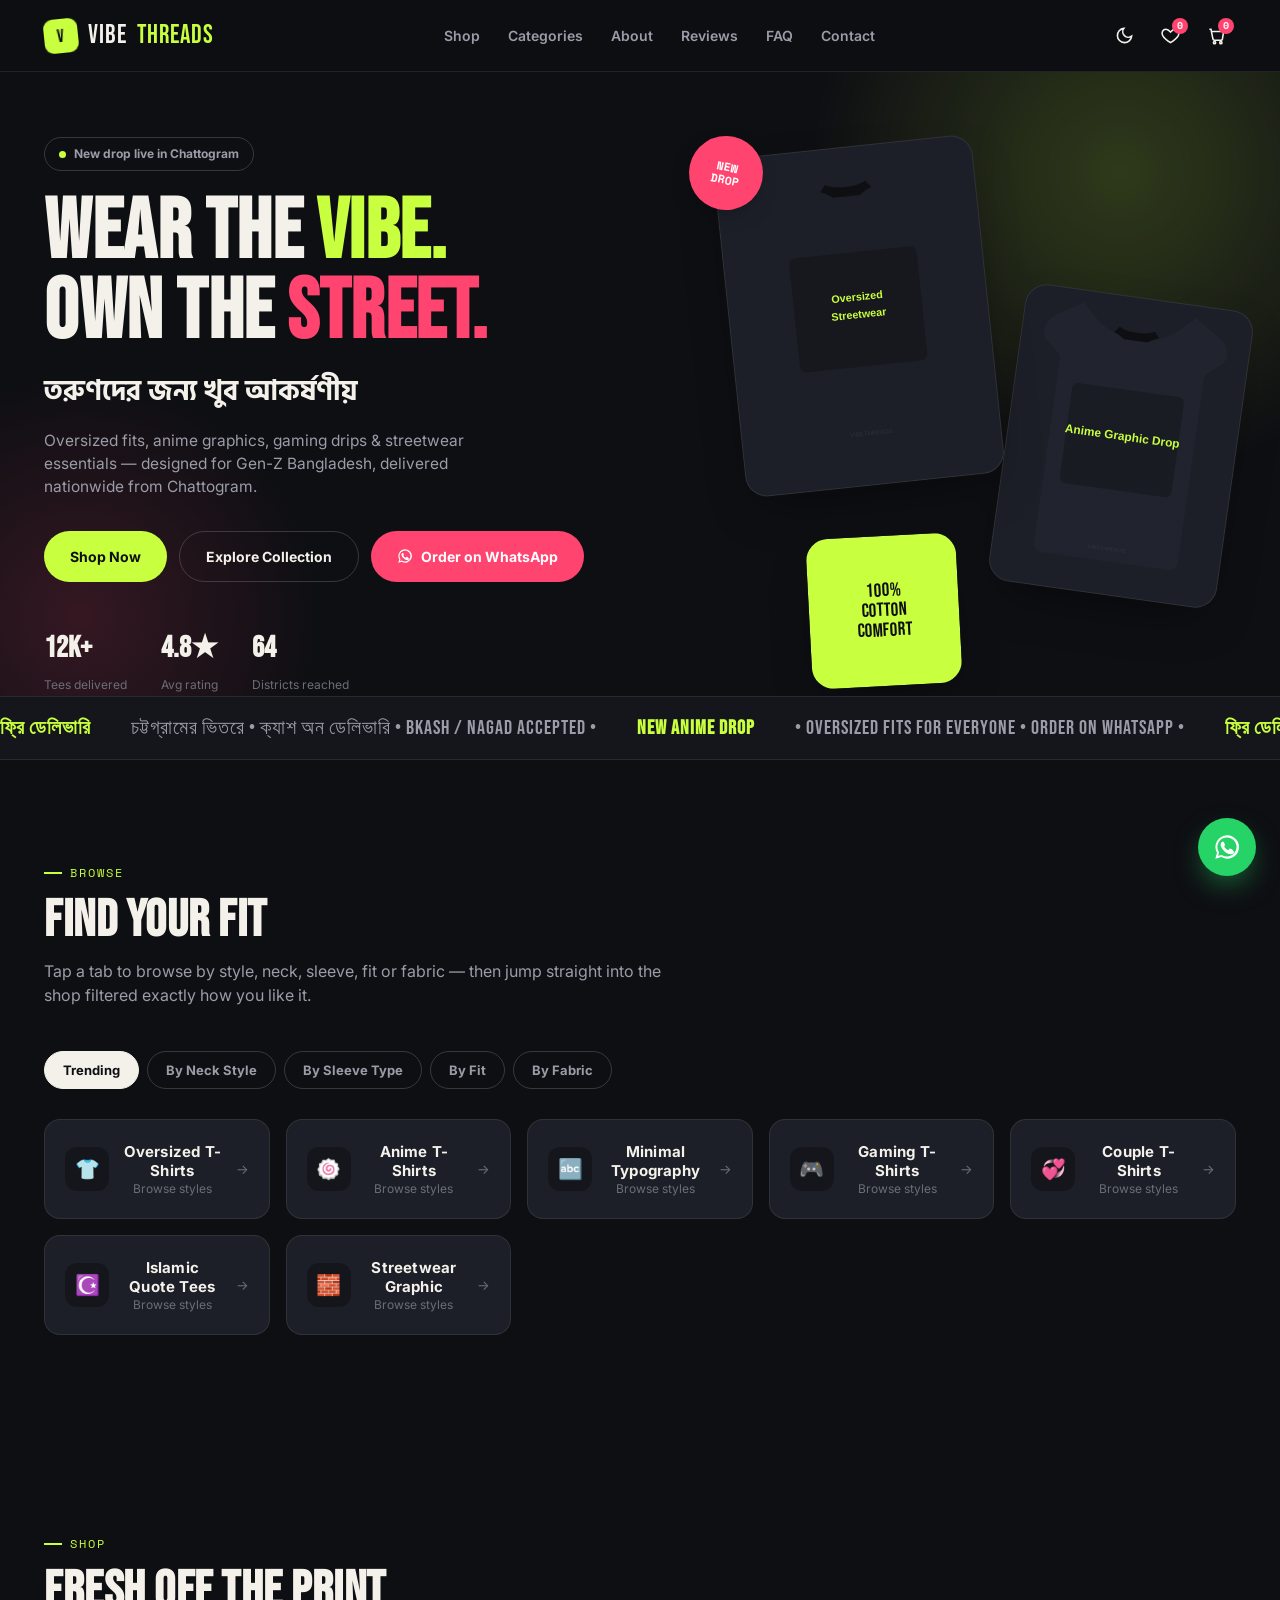
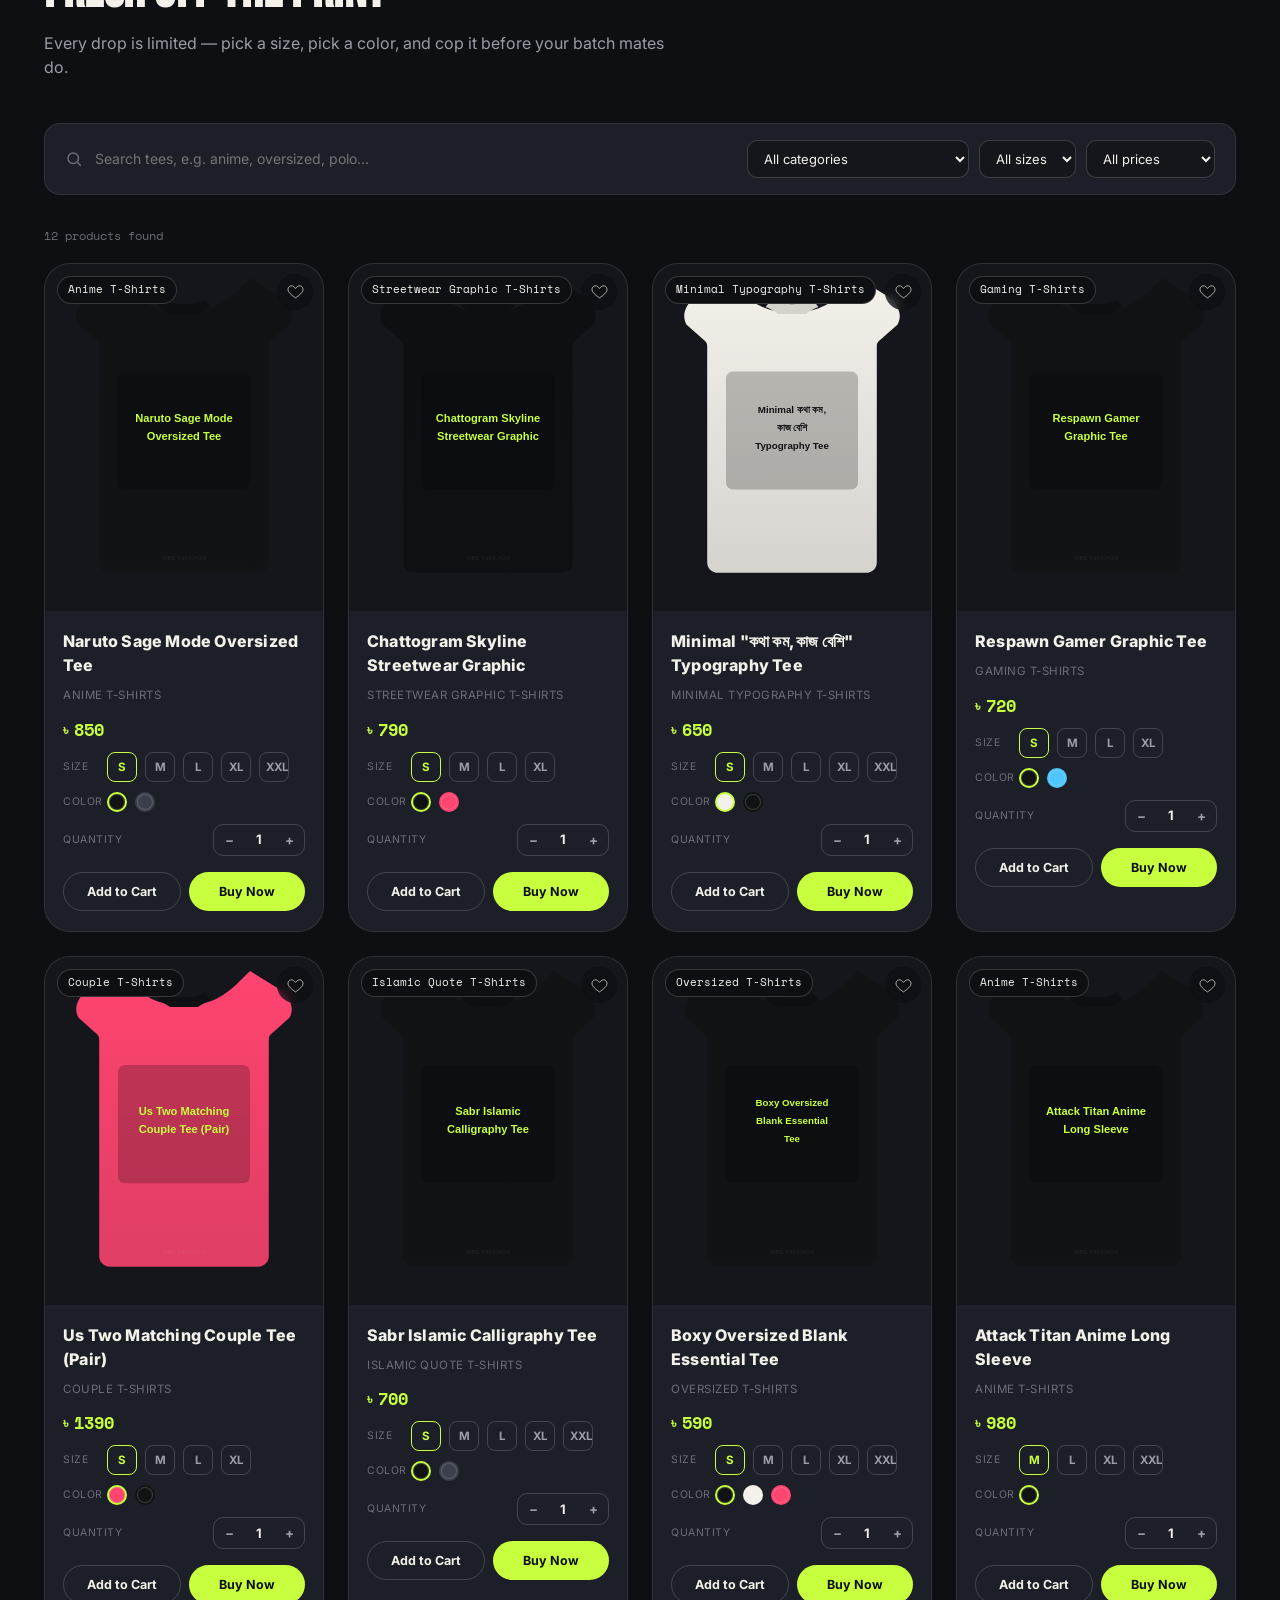
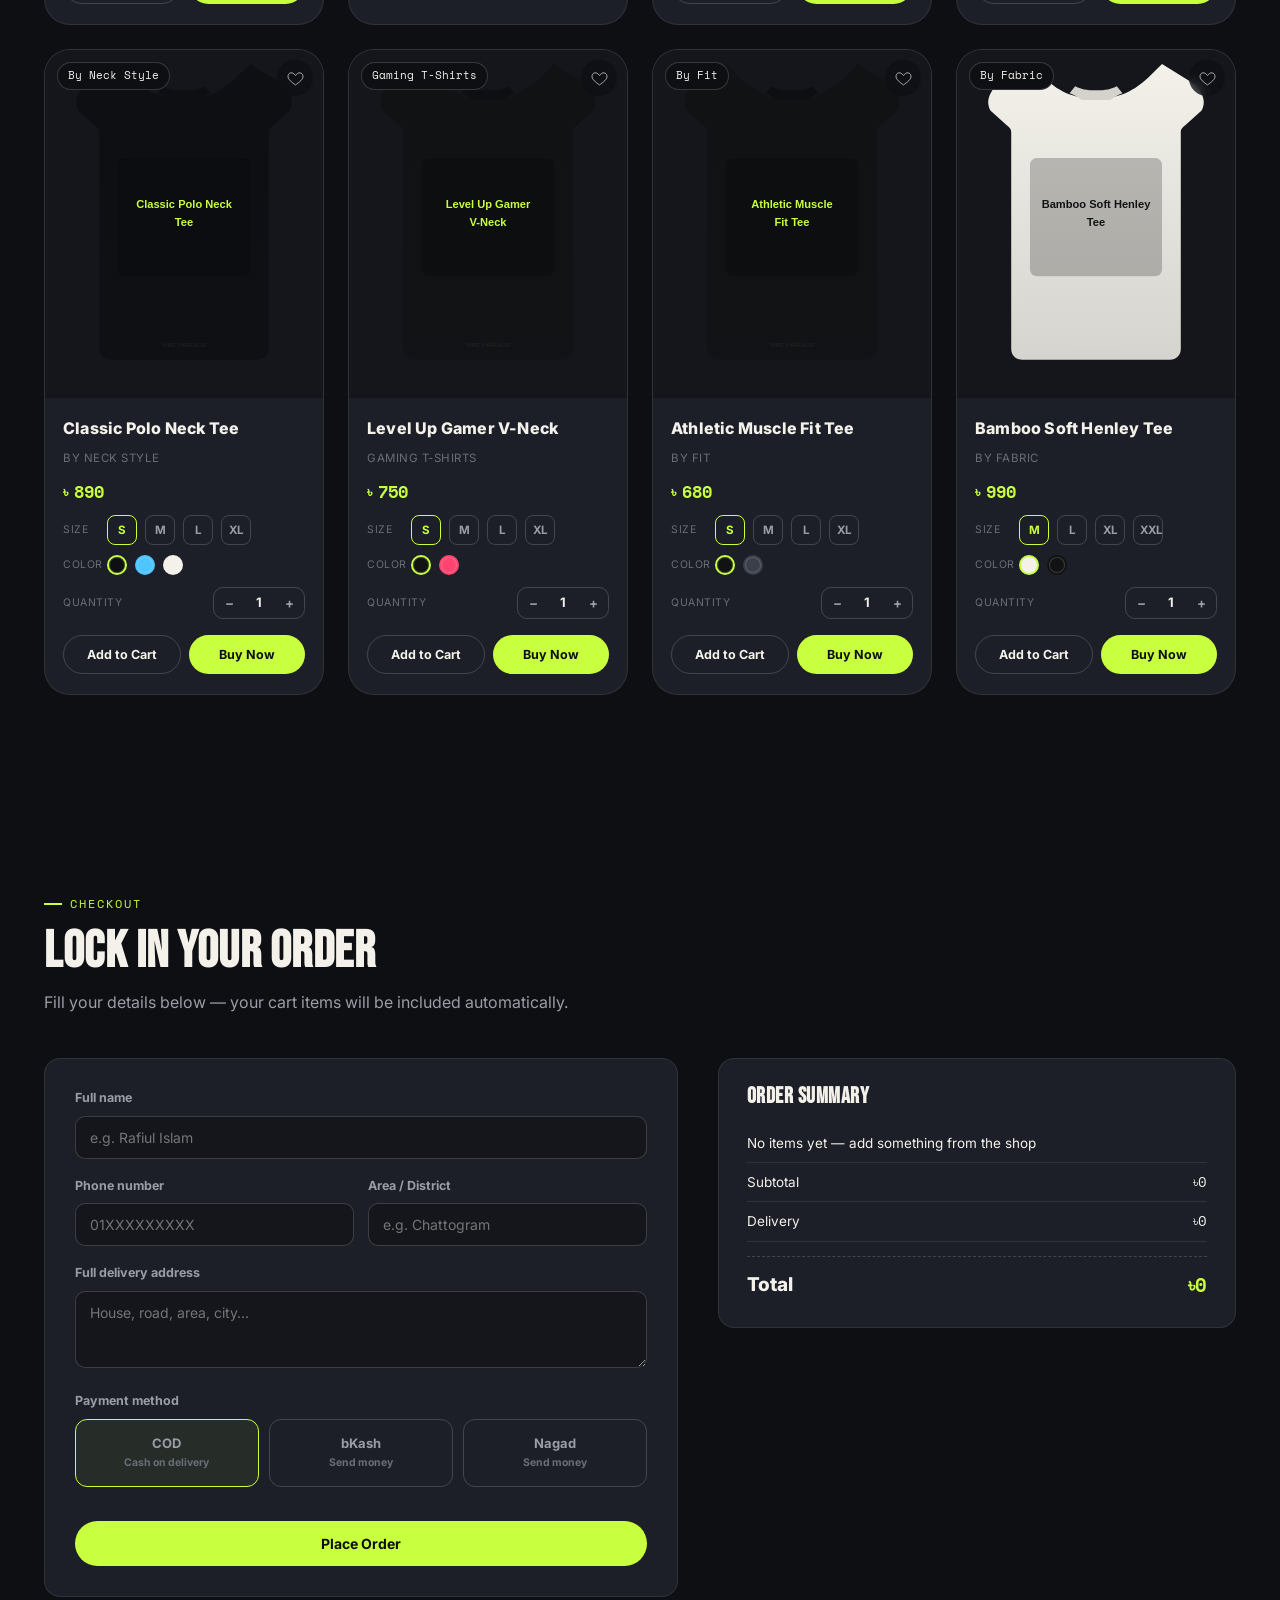
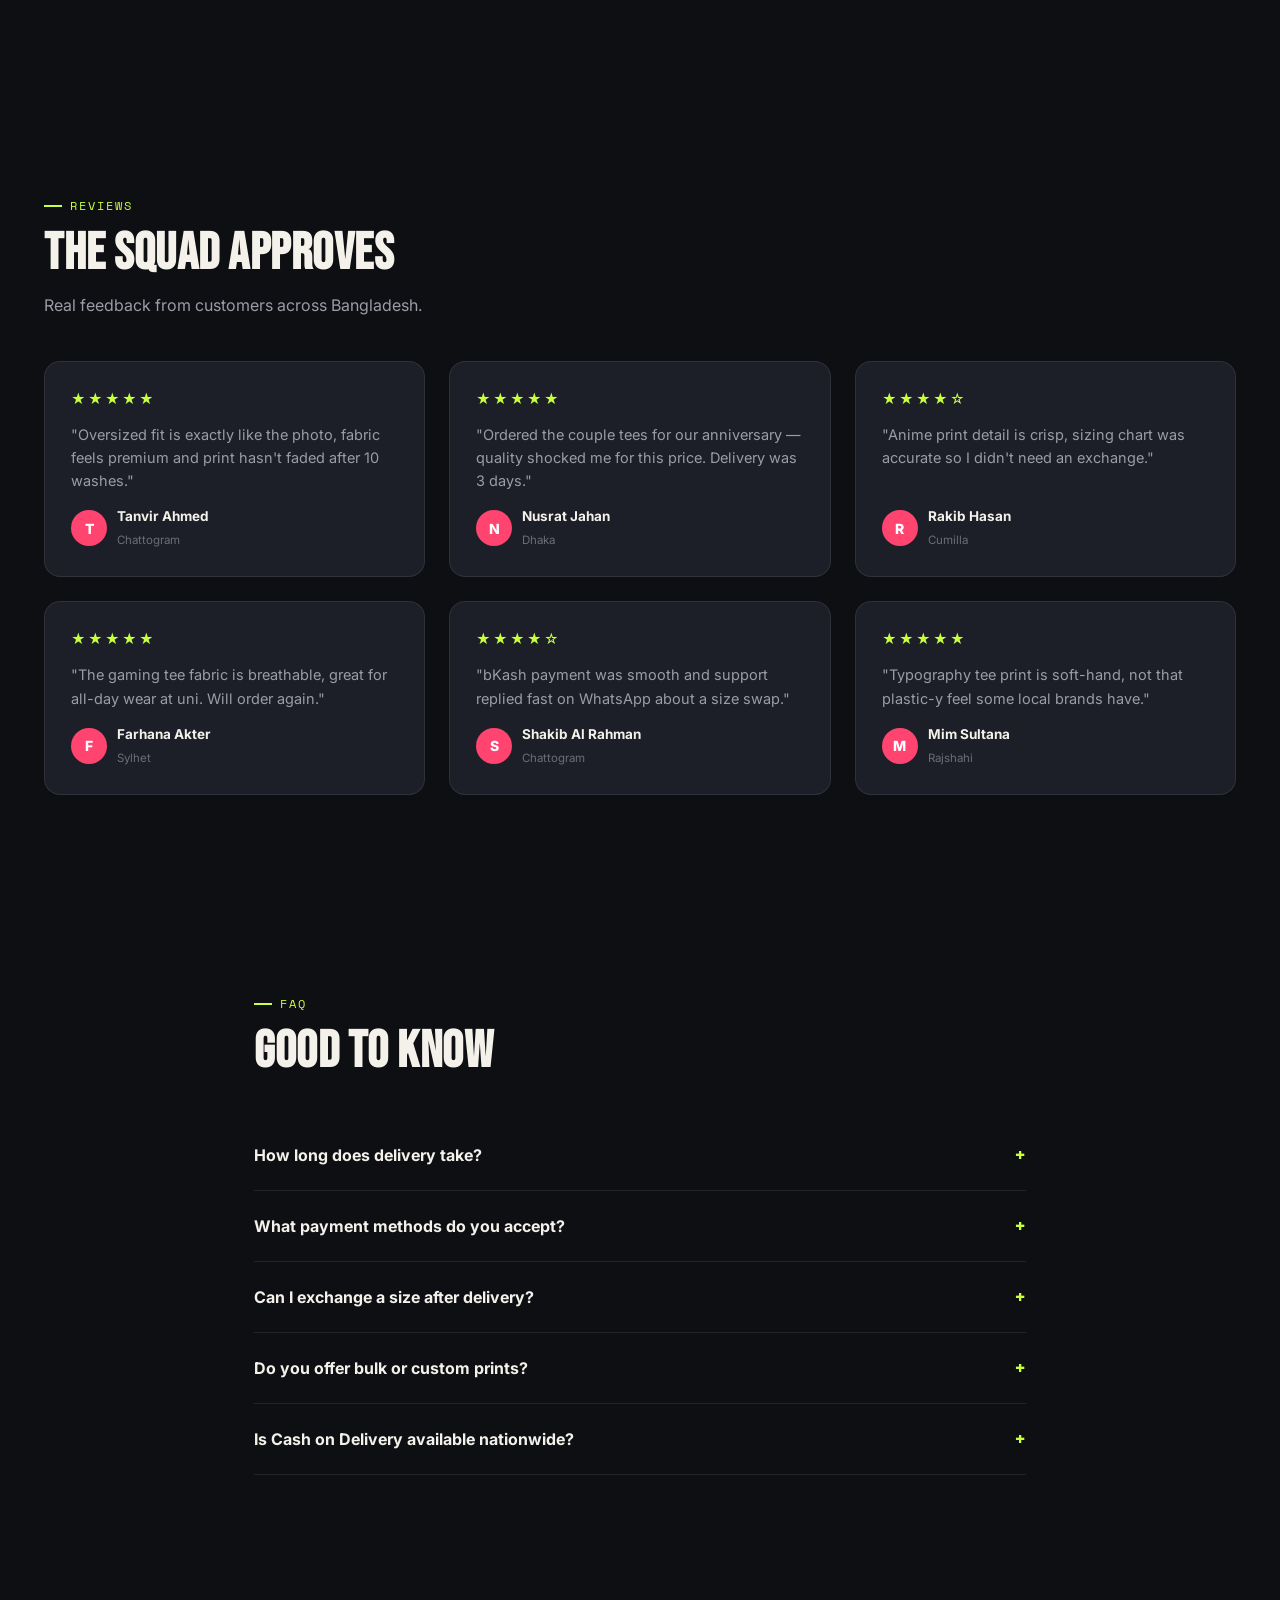
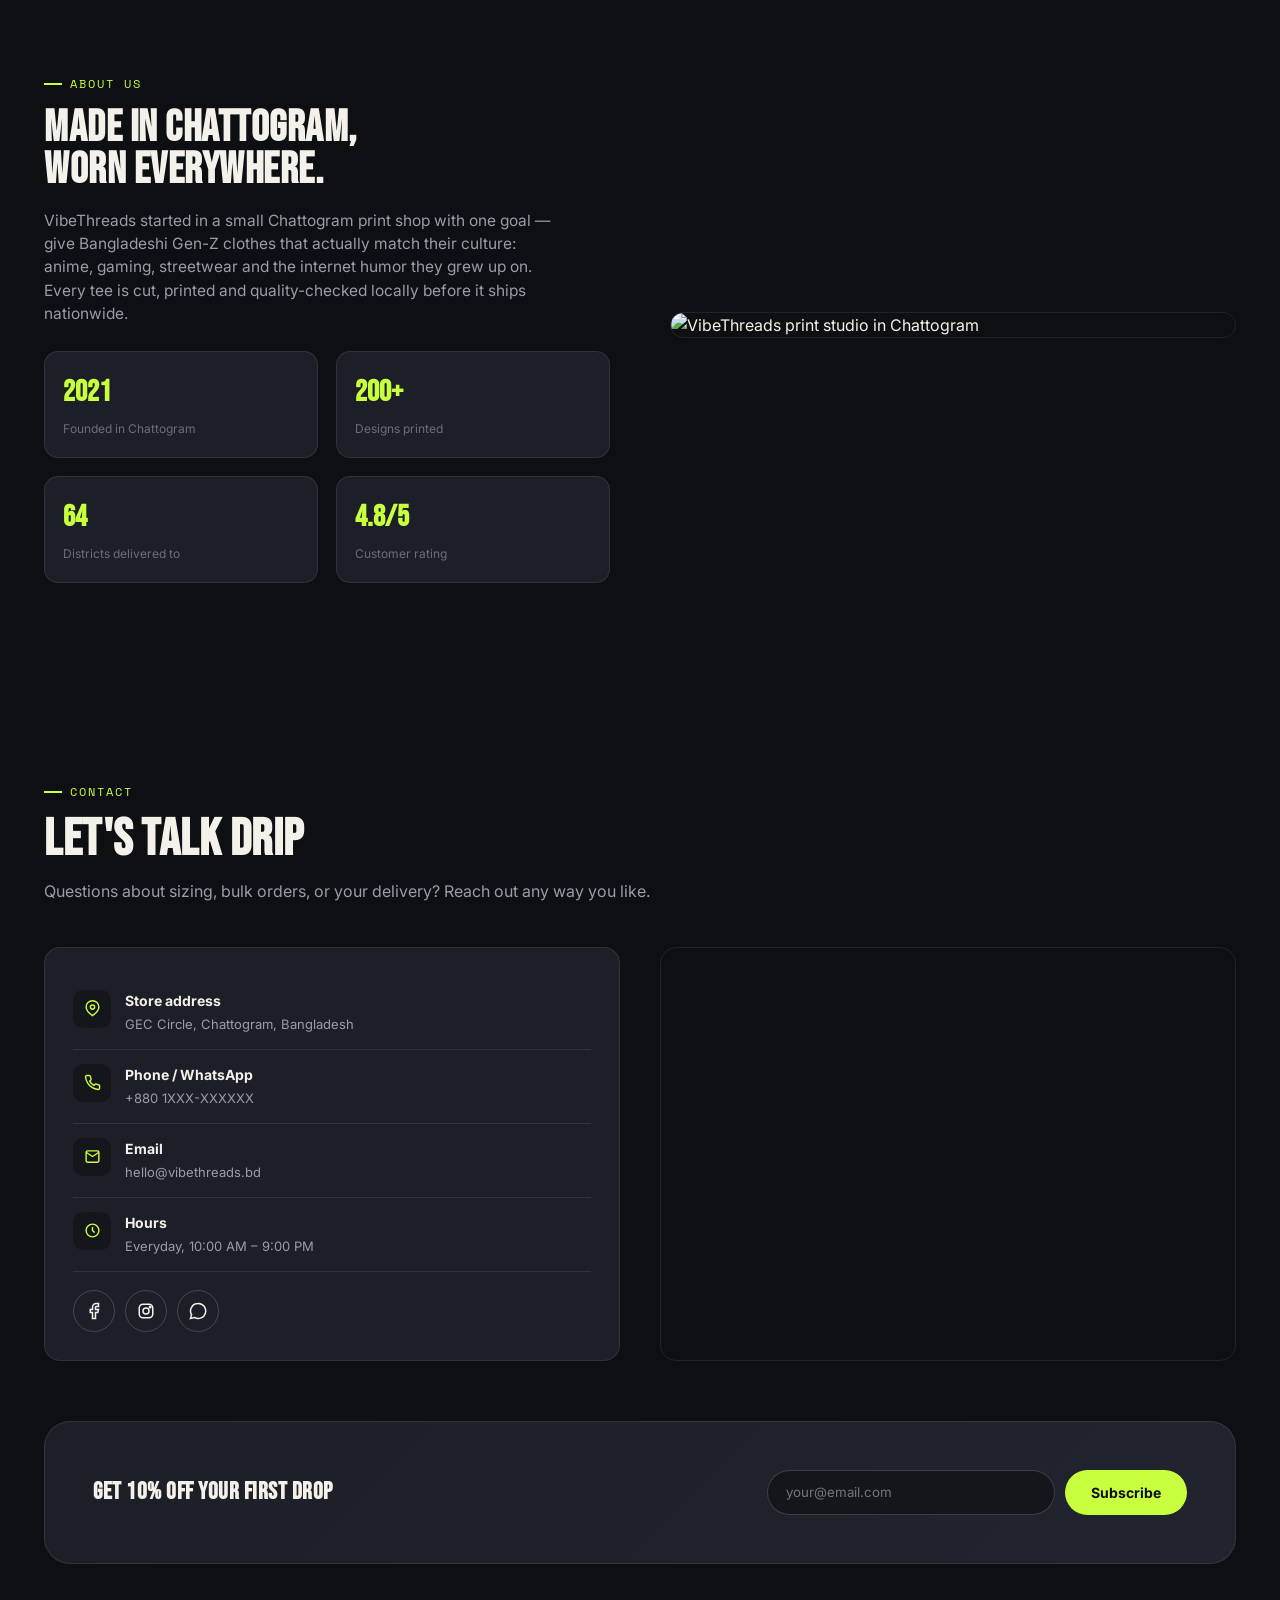
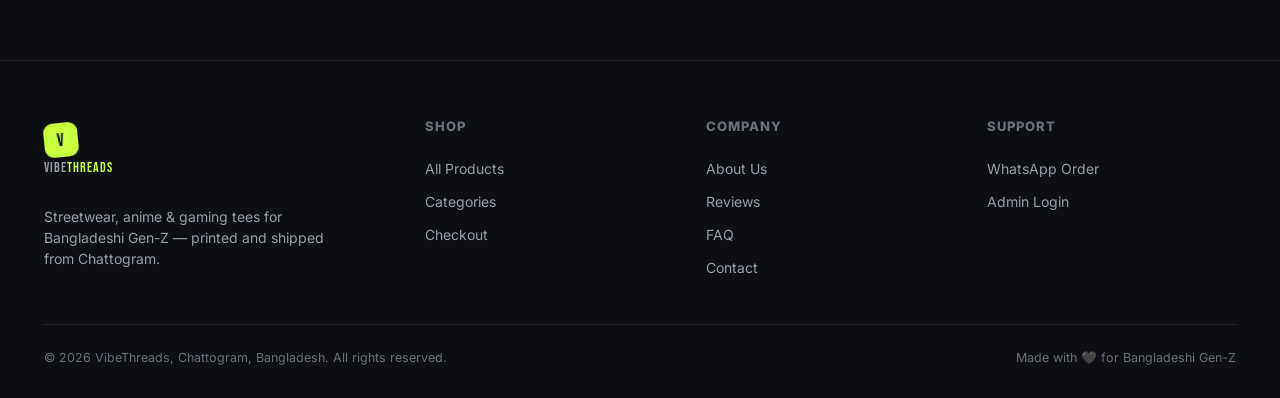
==== index.html @ c34d1910 "Initial commit — VibeThreads storefront + admin" ====
<!DOCTYPE html>
<html lang="bn">
<head>
<meta charset="UTF-8">
<meta name="viewport" content="width=device-width, initial-scale=1.0">
<title>VibeThreads — তরুণদের জন্য খুব আকর্ষণীয় | Streetwear from Chattogram</title>
<meta name="description" content="VibeThreads — premium oversized, anime, gaming & streetwear T-shirts for Gen-Z Bangladesh. Shop online, order via WhatsApp, COD/bKash/Nagad available.">
<link rel="icon" href="data:image/svg+xml,<svg xmlns=%22http://www.w3.org/2000/svg%22 viewBox=%220 0 100 100%22><rect width=%22100%22 height=%22100%22 rx=%2222%22 fill=%22%23c8ff3e%22/><text x=%2250%25%22 y=%2266%22 font-size=%2260%22 text-anchor=%22middle%22 font-family=%22Arial%22 font-weight=%22900%22>V</text></svg>">
<link rel="stylesheet" href="style.css">
</head>
<body data-theme="dark">

<!-- ============ LOADER ============ -->
<div id="loader">
  <div class="loader-tee">
    <svg viewBox="0 0 24 24" fill="none" stroke="#c8ff3e" stroke-width="1.6"><path d="M8 2 3 6l2.5 3L8 7.5V21h8V7.5L18.5 9 21 6l-5-4-2 2h-4L8 2Z" stroke-linejoin="round"/></svg>
  </div>
  <div class="loader-word">VIBETHREADS</div>
</div>

<!-- ============ NAV ============ -->
<header class="nav">
  <div class="wrap nav-inner">
    <a href="#home" class="brand"><span class="brand-mark">V</span>VIBE<span class="dot">THREADS</span></a>

    <nav class="nav-links" id="navLinks">
      <a href="#shop">Shop</a>
      <a href="#categories">Categories</a>
      <a href="#about">About</a>
      <a href="#reviews">Reviews</a>
      <a href="#faq">FAQ</a>
      <a href="#contact">Contact</a>
    </nav>

    <div class="nav-actions">
      <button class="icon-btn" id="themeToggle" aria-label="Toggle dark/light mode">
        <svg id="themeIcon" viewBox="0 0 24 24" fill="none" stroke="currentColor" stroke-width="2"><path d="M21 12.8A9 9 0 1 1 11.2 3 7 7 0 0 0 21 12.8Z"/></svg>
      </button>
      <button class="icon-btn" id="wishToggleNav" aria-label="Wishlist">
        <svg viewBox="0 0 24 24" fill="none" stroke="currentColor" stroke-width="2"><path d="M12 21s-7.5-4.7-10-9.3C.5 8 2.2 4 6.2 4c2.2 0 3.8 1.3 5.8 3.7C14 5.3 15.6 4 17.8 4c4 0 5.7 4 4.2 7.7C19.5 16.3 12 21 12 21Z"/></svg>
        <span class="badge" id="wishCount">0</span>
      </button>
      <button class="icon-btn" id="cartToggle" aria-label="Cart">
        <svg viewBox="0 0 24 24" fill="none" stroke="currentColor" stroke-width="2"><path d="M3 4h2l2.5 12.5A2 2 0 0 0 9.5 18h8a2 2 0 0 0 2-1.6L21 7H6"/><circle cx="9.5" cy="21" r="1.4"/><circle cx="17.5" cy="21" r="1.4"/></svg>
        <span class="badge" id="cartCount">0</span>
      </button>
      <button class="icon-btn hamburger" id="hamburger" aria-label="Menu">
        <svg viewBox="0 0 24 24" fill="none" stroke="currentColor" stroke-width="2"><path d="M4 6h16M4 12h16M4 18h16"/></svg>
      </button>
    </div>
  </div>
</header>

<!-- ============ HERO ============ -->
<section class="hero" id="home">
  <div class="hero-glow"></div>
  <div class="hero-glow2"></div>
  <div class="wrap hero-inner">
    <div class="reveal in-view">
      <span class="hero-tag"><span></span> New drop live in Chattogram</span>
      <h1 class="display">Wear the <span class="lime">vibe.</span><br>Own the <span class="pink">street.</span></h1>
      <p class="hero-tagline bn">তরুণদের জন্য খুব আকর্ষণীয়</p>
      <p class="hero-sub">Oversized fits, anime graphics, gaming drips & streetwear essentials — designed for Gen-Z Bangladesh, delivered nationwide from Chattogram.</p>
      <div class="hero-ctas">
        <a href="#shop" class="btn btn-lime">Shop Now</a>
        <a href="#categories" class="btn btn-outline">Explore Collection</a>
        <a href="https://wa.me/8801XXXXXXXXX?text=Hi%20VibeThreads%2C%20I%20want%20to%20order!" target="_blank" rel="noopener" class="btn btn-pink">
          <svg width="16" height="16" viewBox="0 0 24 24" fill="currentColor"><path d="M12 2a10 10 0 0 0-8.6 15L2 22l5.2-1.4A10 10 0 1 0 12 2Zm0 18.2a8.1 8.1 0 0 1-4.2-1.2l-.3-.2-3.1.8.8-3-.2-.3A8.2 8.2 0 1 1 12 20.2Zm4.5-6.1c-.2-.1-1.5-.7-1.7-.8-.2-.1-.4-.1-.6.1-.2.2-.7.8-.8 1-.2.2-.3.2-.5.1-1.4-.7-2.3-1.2-3.2-2.8-.2-.4.2-.4.5-1.2.1-.2 0-.4 0-.5s-.6-1.5-.8-2c-.2-.5-.4-.5-.6-.5h-.5c-.2 0-.5.1-.7.3-.3.3-1 1-1 2.4s1 2.8 1.2 3c.1.2 2 3.1 4.9 4.3.7.3 1.2.5 1.6.6.7.2 1.3.2 1.8.1.5-.1 1.5-.6 1.7-1.2.2-.6.2-1.1.2-1.2-.1-.1-.3-.2-.6-.3Z"/></svg>
          Order on WhatsApp
        </a>
      </div>
      <div class="hero-stats">
        <div><b>12k+</b><span>Tees delivered</span></div>
        <div><b>4.8★</b><span>Avg rating</span></div>
        <div><b>64</b><span>Districts reached</span></div>
      </div>
    </div>

    <div class="hero-art reveal in-view">
      <div class="tee-card tee-1"><img id="heroTee1" src="" alt="Oversized streetwear t-shirt preview"></div>
      <div class="tee-card tee-2"><img id="heroTee2" src="" alt="Anime graphic t-shirt preview"></div>
      <div class="tee-card tee-3"><p>100%<br>COTTON<br>COMFORT</p></div>
      <div class="sticker">NEW<br>DROP</div>
    </div>
  </div>
</section>

<div class="marquee">
  <div class="marquee-track">
    <span><b>ফ্রি ডেলিভারি</b> চট্টগ্রামের ভিতরে •  ক্যাশ অন ডেলিভারি •  bKash / Nagad accepted •  <b>NEW ANIME DROP</b> •  Oversized fits for everyone •  Order on WhatsApp •</span>
    <span><b>ফ্রি ডেলিভারি</b> চট্টগ্রামের ভিতরে •  ক্যাশ অন ডেলিভারি •  bKash / Nagad accepted •  <b>NEW ANIME DROP</b> •  Oversized fits for everyone •  Order on WhatsApp •</span>
  </div>
</div>

<!-- ============ CATEGORIES ============ -->
<section class="section" id="categories">
  <div class="wrap">
    <div class="section-head reveal">
      <span class="eyebrow">Browse</span>
      <h2 class="display">Find your fit</h2>
      <p>Tap a tab to browse by style, neck, sleeve, fit or fabric — then jump straight into the shop filtered exactly how you like it.</p>
    </div>

    <div class="cat-tabs reveal" id="catTabs">
      <button class="cat-tab active" data-group="trending">Trending</button>
      <button class="cat-tab" data-group="neck">By Neck Style</button>
      <button class="cat-tab" data-group="sleeve">By Sleeve Type</button>
      <button class="cat-tab" data-group="fit">By Fit</button>
      <button class="cat-tab" data-group="fabric">By Fabric</button>
    </div>

    <div class="pill-grid reveal" data-panel="trending"></div>
    <div class="pill-grid reveal" data-panel="neck" hidden></div>
    <div class="pill-grid reveal" data-panel="sleeve" hidden></div>
    <div class="pill-grid reveal" data-panel="fit" hidden></div>
    <div class="pill-grid reveal" data-panel="fabric" hidden></div>
  </div>
</section>

<!-- ============ SHOP ============ -->
<section class="section" id="shop">
  <div class="wrap">
    <div class="section-head reveal">
      <span class="eyebrow">Shop</span>
      <h2 class="display">Fresh off the print</h2>
      <p>Every drop is limited — pick a size, pick a color, and cop it before your batch mates do.</p>
    </div>

    <div class="shop-toolbar reveal">
      <div class="search-box">
        <svg viewBox="0 0 24 24" fill="none" stroke="currentColor" stroke-width="2"><circle cx="11" cy="11" r="7"/><path d="m21 21-4.3-4.3"/></svg>
        <input type="text" id="searchInput" placeholder="Search tees, e.g. anime, oversized, polo...">
      </div>
      <div class="filter-row">
        <select id="filterCategory">
          <option value="all">All categories</option>
        </select>
        <select id="filterSize">
          <option value="all">All sizes</option>
          <option>S</option><option>M</option><option>L</option><option>XL</option><option>XXL</option>
        </select>
        <select id="filterPrice">
          <option value="all">All prices</option>
          <option value="0-700">৳0 – ৳700</option>
          <option value="700-1000">৳700 – ৳1000</option>
          <option value="1000-1500">৳1000 – ৳1500</option>
          <option value="1500-99999">৳1500+</option>
        </select>
      </div>
    </div>
    <p class="results-count reveal" id="resultsCount"></p>
    <div class="product-grid" id="productGrid" style="margin-top:18px;"></div>
  </div>
</section>

<!-- ============ CHECKOUT ============ -->
<section class="section" id="checkout">
  <div class="wrap">
    <div class="section-head reveal">
      <span class="eyebrow">Checkout</span>
      <h2 class="display">Lock in your order</h2>
      <p>Fill your details below — your cart items will be included automatically.</p>
    </div>

    <div class="checkout-grid">
      <form class="form-card reveal" id="checkoutForm">
        <div class="field">
          <label for="custName">Full name</label>
          <input type="text" id="custName" placeholder="e.g. Rafiul Islam" required>
        </div>
        <div class="field-row">
          <div class="field">
            <label for="custPhone">Phone number</label>
            <input type="tel" id="custPhone" placeholder="01XXXXXXXXX" required>
          </div>
          <div class="field">
            <label for="custArea">Area / District</label>
            <input type="text" id="custArea" placeholder="e.g. Chattogram" required>
          </div>
        </div>
        <div class="field">
          <label for="custAddress">Full delivery address</label>
          <textarea id="custAddress" rows="3" placeholder="House, road, area, city..." required></textarea>
        </div>
        <div class="field">
          <label>Payment method</label>
          <div class="pay-options" id="payOptions">
            <label class="pay-opt active"><input type="radio" name="pay" value="COD" checked><b>COD</b><span>Cash on delivery</span></label>
            <label class="pay-opt"><input type="radio" name="pay" value="bKash"><b>bKash</b><span>Send money</span></label>
            <label class="pay-opt"><input type="radio" name="pay" value="Nagad"><b>Nagad</b><span>Send money</span></label>
          </div>
        </div>
        <button type="submit" class="btn btn-lime btn-block" style="margin-top:8px;">Place Order</button>
      </form>

      <div class="summary-card reveal" id="summaryCard">
        <h3 class="display" style="font-size:22px;margin-bottom:16px;">Order Summary</h3>
        <div id="summaryItems"></div>
        <div class="summary-item"><span>Subtotal</span><span id="sumSubtotal">৳0</span></div>
        <div class="summary-item"><span>Delivery</span><span id="sumDelivery">৳70</span></div>
        <div class="summary-total"><span>Total</span><b id="sumTotal">৳0</b></div>
      </div>
    </div>
  </div>
</section>

<!-- ============ REVIEWS ============ -->
<section class="section" id="reviews">
  <div class="wrap">
    <div class="section-head reveal">
      <span class="eyebrow">Reviews</span>
      <h2 class="display">The squad approves</h2>
      <p>Real feedback from customers across Bangladesh.</p>
    </div>
    <div class="grid-3" id="reviewGrid"></div>
  </div>
</section>

<!-- ============ FAQ ============ -->
<section class="section" id="faq">
  <div class="wrap" style="max-width:820px;">
    <div class="section-head reveal">
      <span class="eyebrow">FAQ</span>
      <h2 class="display">Good to know</h2>
    </div>
    <div id="faqList"></div>
  </div>
</section>

<!-- ============ ABOUT ============ -->
<section class="section" id="about">
  <div class="wrap about-grid">
    <div class="reveal">
      <span class="eyebrow">About Us</span>
      <h2 class="display" style="font-size:clamp(30px,4vw,44px);">Made in Chattogram,<br>worn everywhere.</h2>
      <p class="hero-sub" style="margin-top:18px;max-width:520px;">VibeThreads started in a small Chattogram print shop with one goal — give Bangladeshi Gen-Z clothes that actually match their culture: anime, gaming, streetwear and the internet humor they grew up on. Every tee is cut, printed and quality-checked locally before it ships nationwide.</p>
      <div class="about-stats">
        <div class="stat-box"><b>2021</b><span>Founded in Chattogram</span></div>
        <div class="stat-box"><b>200+</b><span>Designs printed</span></div>
        <div class="stat-box"><b>64</b><span>Districts delivered to</span></div>
        <div class="stat-box"><b>4.8/5</b><span>Customer rating</span></div>
      </div>
    </div>
    <div class="about-media reveal">
      <div class="frame"><img src="https://images.unsplash.com/photo-1523381210434-271e8be1f52b?w=640&h=760&fit=crop&auto=format" alt="VibeThreads print studio in Chattogram"></div>
    </div>
  </div>
</section>

<!-- ============ CONTACT ============ -->
<section class="section" id="contact">
  <div class="wrap">
    <div class="section-head reveal">
      <span class="eyebrow">Contact</span>
      <h2 class="display">Let's talk drip</h2>
      <p>Questions about sizing, bulk orders, or your delivery? Reach out any way you like.</p>
    </div>
    <div class="contact-grid">
      <div class="contact-card reveal">
        <div class="contact-line">
          <div class="ic"><svg viewBox="0 0 24 24" fill="none" stroke="currentColor" stroke-width="2"><path d="M21 10c0 6-9 12-9 12S3 16 3 10a9 9 0 0 1 18 0Z"/><circle cx="12" cy="10" r="3"/></svg></div>
          <div><b>Store address</b><span>GEC Circle, Chattogram, Bangladesh</span></div>
        </div>
        <div class="contact-line">
          <div class="ic"><svg viewBox="0 0 24 24" fill="none" stroke="currentColor" stroke-width="2"><path d="M22 16.9v3a2 2 0 0 1-2.2 2 19.8 19.8 0 0 1-8.6-3 19.5 19.5 0 0 1-6-6 19.8 19.8 0 0 1-3-8.7A2 2 0 0 1 4.1 2h3a2 2 0 0 1 2 1.7c.1 1 .4 2 .8 3a2 2 0 0 1-.5 2.1L8 10.2a16 16 0 0 0 6 6l1.4-1.4a2 2 0 0 1 2.1-.5c1 .4 2 .7 3 .8a2 2 0 0 1 1.5 2.2Z"/></svg></div>
          <div><b>Phone / WhatsApp</b><span>+880 1XXX-XXXXXX</span></div>
        </div>
        <div class="contact-line">
          <div class="ic"><svg viewBox="0 0 24 24" fill="none" stroke="currentColor" stroke-width="2"><path d="m3 6 9 6 9-6"/><rect x="3" y="4" width="18" height="16" rx="2"/></svg></div>
          <div><b>Email</b><span>hello@vibethreads.bd</span></div>
        </div>
        <div class="contact-line">
          <div class="ic"><svg viewBox="0 0 24 24" fill="none" stroke="currentColor" stroke-width="2"><circle cx="12" cy="12" r="9"/><path d="M12 7v5l3 3"/></svg></div>
          <div><b>Hours</b><span>Everyday, 10:00 AM – 9:00 PM</span></div>
        </div>
        <div class="social-row">
          <a href="https://facebook.com" target="_blank" rel="noopener" aria-label="Facebook"><svg width="18" height="18" viewBox="0 0 24 24" fill="none" stroke="currentColor" stroke-width="2"><path d="M18 2h-3a5 5 0 0 0-5 5v3H7v4h3v8h4v-8h3l1-4h-4V7a1 1 0 0 1 1-1h3Z"/></svg></a>
          <a href="https://instagram.com" target="_blank" rel="noopener" aria-label="Instagram"><svg width="18" height="18" viewBox="0 0 24 24" fill="none" stroke="currentColor" stroke-width="2"><rect x="3" y="3" width="18" height="18" rx="5"/><circle cx="12" cy="12" r="4"/><circle cx="17.5" cy="6.5" r="1"/></svg></a>
          <a href="https://wa.me/8801XXXXXXXXX" target="_blank" rel="noopener" aria-label="WhatsApp"><svg width="18" height="18" viewBox="0 0 24 24" fill="none" stroke="currentColor" stroke-width="2"><path d="M12 2a10 10 0 0 0-8.6 15L2 22l5.2-1.4A10 10 0 1 0 12 2Z"/></svg></a>
        </div>
      </div>
      <div class="map-frame reveal">
        <iframe src="https://www.google.com/maps?q=Chattogram,Bangladesh&output=embed" loading="lazy" referrerpolicy="no-referrer-when-downgrade" title="VibeThreads location in Chattogram"></iframe>
      </div>
    </div>

    <div class="newsletter reveal" style="margin-top:60px;">
      <h3 class="display" style="font-size:24px;">Get 10% off your first drop</h3>
      <form id="newsletterForm">
        <input type="email" id="newsletterEmail" placeholder="your@email.com" required>
        <button type="submit" class="btn btn-lime">Subscribe</button>
      </form>
    </div>
  </div>
</section>

<!-- ============ FOOTER ============ -->
<footer>
  <div class="wrap">
    <div class="footer-grid">
      <div class="footer-col">
        <a href="#home" class="brand" style="margin-bottom:14px;"><span class="brand-mark">V</span>VIBE<span class="dot">THREADS</span></a>
        <p style="padding-top:8px;max-width:280px;">Streetwear, anime & gaming tees for Bangladeshi Gen-Z — printed and shipped from Chattogram.</p>
      </div>
      <div class="footer-col">
        <h4>Shop</h4>
        <a href="#shop">All Products</a>
        <a href="#categories">Categories</a>
        <a href="#checkout">Checkout</a>
      </div>
      <div class="footer-col">
        <h4>Company</h4>
        <a href="#about">About Us</a>
        <a href="#reviews">Reviews</a>
        <a href="#faq">FAQ</a>
        <a href="#contact">Contact</a>
      </div>
      <div class="footer-col">
        <h4>Support</h4>
        <a href="https://wa.me/8801XXXXXXXXX" target="_blank" rel="noopener">WhatsApp Order</a>
        <a href="admin.html">Admin Login</a>
      </div>
    </div>
    <div class="footer-bottom">
      <span>© 2026 VibeThreads, Chattogram, Bangladesh. All rights reserved.</span>
      <span>Made with 🖤 for Bangladeshi Gen-Z</span>
    </div>
  </div>
</footer>

<!-- ============ FLOATING WHATSAPP ============ -->
<a href="https://wa.me/8801XXXXXXXXX?text=Hi%20VibeThreads!" target="_blank" rel="noopener" class="wa-float" aria-label="Order on WhatsApp">
  <svg viewBox="0 0 24 24" fill="currentColor"><path d="M12 2a10 10 0 0 0-8.6 15L2 22l5.2-1.4A10 10 0 1 0 12 2Zm0 18.2a8.1 8.1 0 0 1-4.2-1.2l-.3-.2-3.1.8.8-3-.2-.3A8.2 8.2 0 1 1 12 20.2Zm4.5-6.1c-.2-.1-1.5-.7-1.7-.8-.2-.1-.4-.1-.6.1-.2.2-.7.8-.8 1-.2.2-.3.2-.5.1-1.4-.7-2.3-1.2-3.2-2.8-.2-.4.2-.4.5-1.2.1-.2 0-.4 0-.5s-.6-1.5-.8-2c-.2-.5-.4-.5-.6-.5h-.5c-.2 0-.5.1-.7.3-.3.3-1 1-1 2.4s1 2.8 1.2 3c.1.2 2 3.1 4.9 4.3.7.3 1.2.5 1.6.6.7.2 1.3.2 1.8.1.5-.1 1.5-.6 1.7-1.2.2-.6.2-1.1.2-1.2-.1-.1-.3-.2-.6-.3Z"/></svg>
</a>

<!-- ============ OVERLAY / CART / MODAL ============ -->
<div class="overlay" id="overlay"></div>

<aside class="cart-panel" id="cartPanel">
  <div class="cart-head">
    <h3>Your Cart</h3>
    <button class="icon-btn" id="cartClose">✕</button>
  </div>
  <div class="cart-items" id="cartItems"></div>
  <div class="cart-foot">
    <div class="cart-subtotal"><span>Subtotal</span><b id="cartSubtotal">৳0</b></div>
    <a href="#checkout" class="btn btn-lime btn-block" id="cartCheckoutBtn">Go to Checkout</a>
  </div>
</aside>

<div class="modal" id="quickView"></div>

<div id="toast-wrap"></div>

<script src="script.js"></script>
</body>
</html>
---- style.css ----
/* =========================================================
   VibeThreads — stylesheet
   Design tokens live in :root. Everything else references them
   so the whole theme can be re-tuned from one place.
   ========================================================= */

@import url('https://fonts.googleapis.com/css2?family=Bebas+Neue&family=Inter:wght@400;500;600;700;800&family=Space+Mono:wght@400;700&family=Hind+Siliguri:wght@400;600;700&display=swap');

:root{
  /* ---- color tokens (dark = default brand mode) ---- */
  --bg:            #0e0f13;
  --bg-soft:       #14161c;
  --card:          #1c1f27;
  --card-2:        #21242e;
  --border:        rgba(243,241,234,.09);
  --border-strong: rgba(243,241,234,.18);
  --text:          #f3f1ea;
  --text-mute:     #9a9ca8;
  --text-faint:    #6b6d78;

  --lime:          #c8ff3e;
  --lime-dim:      #9fd12c;
  --pink:          #ff4470;
  --pink-dim:      #d6335c;
  --ink:           #0e0f13; /* text-on-lime */

  --radius-sm: 8px;
  --radius:    16px;
  --radius-lg: 26px;

  --shadow-lift: 0 20px 50px -20px rgba(0,0,0,.55);
  --shadow-soft: 0 8px 24px -12px rgba(0,0,0,.5);

  --maxw: 1240px;
  --nav-h: 72px;
}

[data-theme="light"]{
  --bg:            #f6f4ee;
  --bg-soft:       #efece3;
  --card:          #ffffff;
  --card-2:        #f4f2ea;
  --border:        rgba(14,15,19,.09);
  --border-strong: rgba(14,15,19,.18);
  --text:          #14151a;
  --text-mute:     #55575f;
  --text-faint:    #8a8c93;
  --ink:           #0e0f13;
  --shadow-lift: 0 20px 50px -20px rgba(20,20,20,.20);
  --shadow-soft: 0 8px 24px -14px rgba(20,20,20,.18);
}

*,*::before,*::after{ box-sizing:border-box; }
html{ scroll-behavior:smooth; }
body{
  margin:0;
  background:var(--bg);
  color:var(--text);
  font-family:'Inter',sans-serif;
  line-height:1.5;
  -webkit-font-smoothing:antialiased;
  transition:background .35s ease,color .35s ease;
  overflow-x:hidden;
}
.bn{ font-family:'Hind Siliguri',sans-serif; }
h1,h2,h3,h4{ margin:0; font-weight:800; letter-spacing:.2px; }
p{ margin:0; }
a{ color:inherit; text-decoration:none; }
ul{ list-style:none; margin:0; padding:0; }
button{ font-family:inherit; cursor:pointer; border:none; background:none; color:inherit; }
img{ max-width:100%; display:block; }
input,select,textarea{ font-family:inherit; }

.display{
  font-family:'Bebas Neue',sans-serif;
  letter-spacing:.5px;
  line-height:.95;
  text-transform:uppercase;
}
.mono{ font-family:'Space Mono',monospace; }

:focus-visible{ outline:2px solid var(--lime); outline-offset:3px; }

.wrap{ max-width:var(--maxw); margin:0 auto; padding:0 24px; }
.section{ padding:96px 0; position:relative; }
.section-head{ margin-bottom:44px; max-width:640px; }
.eyebrow{
  display:inline-flex; align-items:center; gap:8px;
  font-family:'Space Mono',monospace; font-size:12px; letter-spacing:2px;
  text-transform:uppercase; color:var(--lime); margin-bottom:14px;
}
.eyebrow::before{ content:''; width:18px; height:2px; background:var(--lime); display:inline-block; }
.section-head h2{ font-size:clamp(32px,5vw,52px); }
.section-head p{ color:var(--text-mute); margin-top:14px; font-size:16px; }

/* reveal-on-scroll */
.reveal{ opacity:0; transform:translateY(28px); transition:opacity .7s cubic-bezier(.2,.7,.2,1),transform .7s cubic-bezier(.2,.7,.2,1); }
.reveal.in-view{ opacity:1; transform:none; }
@media (prefers-reduced-motion: reduce){
  .reveal{ opacity:1; transform:none; transition:none; }
  html{ scroll-behavior:auto; }
}

/* =========================== LOADER =========================== */
#loader{
  position:fixed; inset:0; background:var(--bg); z-index:9999;
  display:flex; align-items:center; justify-content:center; flex-direction:column; gap:14px;
  transition:opacity .5s ease, visibility .5s ease;
}
#loader.hide{ opacity:0; visibility:hidden; pointer-events:none; }
.loader-tee{ width:54px; height:54px; position:relative; }
.loader-tee svg{ width:100%; height:100%; animation:spin 1.1s linear infinite; }
@keyframes spin{ to{ transform:rotate(360deg); } }
.loader-word{ font-family:'Bebas Neue',sans-serif; letter-spacing:4px; font-size:20px; color:var(--text-mute); }

/* =========================== NAV =========================== */
header.nav{
  position:sticky; top:0; z-index:500;
  height:var(--nav-h);
  display:flex; align-items:center;
  background:color-mix(in srgb, var(--bg) 82%, transparent);
  backdrop-filter:blur(14px);
  border-bottom:1px solid var(--border);
}
.nav-inner{ width:100%; display:flex; align-items:center; justify-content:space-between; gap:20px; }
.brand{ display:flex; align-items:center; gap:10px; font-family:'Bebas Neue',sans-serif; font-size:26px; letter-spacing:1px; }
.brand .dot{ color:var(--lime); }
.brand-mark{ width:34px; height:34px; border-radius:9px; background:var(--lime); color:var(--ink); display:flex; align-items:center; justify-content:center; font-family:'Bebas Neue'; font-size:18px; transform:rotate(-6deg); }

.nav-links{ display:flex; gap:28px; }
.nav-links a{ font-size:14px; font-weight:600; color:var(--text-mute); transition:color .2s; position:relative; }
.nav-links a:hover{ color:var(--text); }
.nav-links a::after{ content:''; position:absolute; left:0; bottom:-6px; width:0; height:2px; background:var(--lime); transition:width .25s ease; }
.nav-links a:hover::after{ width:100%; }

.nav-actions{ display:flex; align-items:center; gap:6px; }
.icon-btn{
  width:40px; height:40px; border-radius:50%; display:flex; align-items:center; justify-content:center;
  color:var(--text); transition:background .2s, transform .2s; position:relative;
}
.icon-btn:hover{ background:var(--card); transform:translateY(-1px); }
.icon-btn svg{ width:19px; height:19px; }
.badge{
  position:absolute; top:2px; right:2px; min-width:16px; height:16px; padding:0 3px;
  background:var(--pink); color:#fff; font-size:10px; font-weight:800; border-radius:50%;
  display:flex; align-items:center; justify-content:center; font-family:'Space Mono';
}
.hamburger{ display:none; }

/* =========================== BUTTONS =========================== */
.btn{
  display:inline-flex; align-items:center; justify-content:center; gap:8px;
  padding:14px 26px; border-radius:100px; font-weight:700; font-size:14px;
  transition:transform .2s ease, box-shadow .2s ease, background .2s, color .2s;
  white-space:nowrap;
}
.btn:active{ transform:scale(.97); }
.btn-lime{ background:var(--lime); color:var(--ink); }
.btn-lime:hover{ box-shadow:0 10px 26px -8px rgba(200,255,62,.5); transform:translateY(-2px); }
.btn-outline{ border:1.5px solid var(--border-strong); color:var(--text); }
.btn-outline:hover{ border-color:var(--lime); color:var(--lime); }
.btn-pink{ background:var(--pink); color:#fff; }
.btn-pink:hover{ box-shadow:0 10px 26px -8px rgba(255,68,112,.55); transform:translateY(-2px); }
.btn-ghost{ color:var(--text-mute); }
.btn-ghost:hover{ color:var(--text); }
.btn-sm{ padding:9px 16px; font-size:12px; }
.btn-block{ width:100%; }
.btn[disabled]{ opacity:.45; pointer-events:none; }

/* =========================== HERO =========================== */
.hero{ position:relative; padding-top:64px; overflow:hidden; }
.hero-glow{
  position:absolute; width:640px; height:640px; border-radius:50%;
  background:radial-gradient(circle, rgba(200,255,62,.18), transparent 70%);
  top:-220px; right:-160px; pointer-events:none; filter:blur(10px);
}
.hero-glow2{
  position:absolute; width:480px; height:480px; border-radius:50%;
  background:radial-gradient(circle, rgba(255,68,112,.16), transparent 70%);
  bottom:-160px; left:-160px; pointer-events:none;
}
.hero-inner{ display:grid; grid-template-columns:1.05fr .95fr; gap:40px; align-items:center; position:relative; z-index:2; }
.hero-tag{
  display:inline-flex; align-items:center; gap:8px; padding:7px 14px; border-radius:100px;
  border:1px solid var(--border-strong); font-size:12px; font-weight:700; color:var(--text-mute);
  margin-bottom:22px;
}
.hero-tag span{ width:7px; height:7px; border-radius:50%; background:var(--lime); display:inline-block; animation:pulse 1.6s infinite; }
@keyframes pulse{ 0%,100%{ opacity:1;} 50%{ opacity:.3;} }

.hero h1{ font-size:clamp(46px,7vw,84px); }
.hero h1 .lime{ color:var(--lime); }
.hero h1 .pink{ color:var(--pink); }
.hero-tagline{
  font-family:'Hind Siliguri',sans-serif; font-size:clamp(20px,2.6vw,28px); font-weight:700;
  margin-top:18px; color:var(--text);
}
.hero-sub{ color:var(--text-mute); max-width:480px; margin-top:16px; font-size:15.5px; }
.hero-ctas{ display:flex; flex-wrap:wrap; gap:12px; margin-top:32px; }
.hero-stats{ display:flex; gap:34px; margin-top:44px; }
.hero-stats div b{ display:block; font-family:'Bebas Neue'; font-size:30px; color:var(--text); }
.hero-stats div span{ font-size:12px; color:var(--text-faint); }

.hero-art{ position:relative; height:560px; }
.tee-card{
  position:absolute; border-radius:22px; background:var(--card); border:1px solid var(--border);
  box-shadow:var(--shadow-lift); overflow:hidden; transition:transform .4s ease;
}
.tee-card:hover{ transform:translateY(-10px) rotate(0deg) !important; }
.tee-1{ width:260px; height:340px; top:10px; left:40px; transform:rotate(-6deg); z-index:2; }
.tee-2{ width:230px; height:300px; top:160px; right:0; transform:rotate(8deg); z-index:1; }
.tee-3{ width:150px; height:150px; bottom:10px; left:120px; transform:rotate(-3deg); z-index:3; background:var(--lime); }
.tee-card img{ width:100%; height:100%; object-fit:cover; }
.tee-3{ display:flex; align-items:center; justify-content:center; padding:16px; }
.tee-3 p{ font-family:'Bebas Neue'; color:var(--ink); font-size:19px; text-align:center; line-height:1.05; }

.sticker{
  position:absolute; z-index:4; background:var(--pink); color:#fff; font-family:'Space Mono'; font-size:11.5px; font-weight:700;
  padding:8px 12px; border-radius:50%; width:74px; height:74px; display:flex; align-items:center; justify-content:center;
  text-align:center; line-height:1.15; box-shadow:var(--shadow-soft); transform:rotate(12deg);
  animation:float 4s ease-in-out infinite;
}
@keyframes float{ 0%,100%{ transform:translateY(0) rotate(12deg);} 50%{ transform:translateY(-10px) rotate(12deg);} }

/* =========================== MARQUEE =========================== */
.marquee{
  border-top:1px solid var(--border); border-bottom:1px solid var(--border);
  background:var(--bg-soft); padding:16px 0; overflow:hidden; white-space:nowrap;
}
.marquee-track{ display:inline-flex; gap:40px; animation:scroll-x 28s linear infinite; }
.marquee:hover .marquee-track{ animation-play-state:paused; }
.marquee span{ font-family:'Bebas Neue'; font-size:20px; letter-spacing:1px; color:var(--text-mute); display:inline-flex; align-items:center; gap:40px; }
.marquee span b{ color:var(--lime); }
@keyframes scroll-x{ from{ transform:translateX(0);} to{ transform:translateX(-50%);} }

/* =========================== CATEGORY TABS =========================== */
.cat-tabs{ display:flex; gap:8px; flex-wrap:wrap; margin-bottom:30px; }
.cat-tab{
  padding:10px 18px; border-radius:100px; font-size:13px; font-weight:700; border:1px solid var(--border-strong);
  color:var(--text-mute); transition:all .2s;
}
.cat-tab:hover{ color:var(--text); }
.cat-tab.active{ background:var(--text); color:var(--bg); border-color:var(--text); }

.pill-grid{ display:grid; grid-template-columns:repeat(auto-fill,minmax(200px,1fr)); gap:16px; }
.pill-grid[hidden]{ display:none; }
.pill-card{
  background:var(--card); border:1px solid var(--border); border-radius:var(--radius);
  padding:22px 20px; display:flex; align-items:center; gap:14px; transition:transform .25s ease, border-color .25s;
  position:relative; overflow:hidden;
}
.pill-card:hover{ transform:translateY(-5px); border-color:var(--lime); }
.pill-card .ic{ width:44px; height:44px; border-radius:12px; background:var(--bg-soft); display:flex; align-items:center; justify-content:center; font-size:20px; flex:none; }
.pill-card h4{ font-size:15px; font-weight:700; }
.pill-card span{ font-size:12px; color:var(--text-faint); }
.pill-card::after{ content:'→'; margin-left:auto; color:var(--text-faint); transition:transform .2s,color .2s; }
.pill-card:hover::after{ transform:translateX(4px); color:var(--lime); }

/* =========================== SHOP =========================== */
.shop-toolbar{
  display:flex; flex-wrap:wrap; gap:14px; align-items:center; justify-content:space-between;
  background:var(--card); border:1px solid var(--border); border-radius:var(--radius);
  padding:16px 20px; margin-bottom:32px;
}
.search-box{ display:flex; align-items:center; gap:10px; flex:1; min-width:220px; }
.search-box svg{ width:18px; height:18px; color:var(--text-faint); flex:none; }
.search-box input{ background:none; border:none; color:var(--text); font-size:14px; width:100%; outline:none; }
.filter-row{ display:flex; gap:10px; flex-wrap:wrap; }
.filter-row select{
  background:var(--bg-soft); border:1px solid var(--border-strong); color:var(--text);
  padding:9px 12px; border-radius:10px; font-size:13px;
}
.results-count{ font-size:12px; color:var(--text-faint); font-family:'Space Mono'; }

.product-grid{ display:grid; grid-template-columns:repeat(auto-fill,minmax(255px,1fr)); gap:24px; }
.no-results{ text-align:center; padding:60px 20px; color:var(--text-mute); grid-column:1/-1; }

.product-card{
  background:var(--card); border:1px solid var(--border); border-radius:var(--radius-lg);
  overflow:hidden; display:flex; flex-direction:column; transition:transform .3s ease, box-shadow .3s ease;
}
.product-card:hover{ transform:translateY(-6px); box-shadow:var(--shadow-lift); }
.product-media{ position:relative; aspect-ratio:4/5; background:var(--bg-soft); overflow:hidden; }
.product-media img{ width:100%; height:100%; object-fit:cover; transition:transform .5s ease; }
.product-card:hover .product-media img{ transform:scale(1.06); }
.product-tag{
  position:absolute; top:12px; left:12px; background:var(--bg); color:var(--text); font-family:'Space Mono';
  font-size:10.5px; padding:5px 10px; border-radius:100px; border:1px solid var(--border-strong);
}
.wish-btn{
  position:absolute; top:10px; right:10px; width:36px; height:36px; border-radius:50%;
  background:color-mix(in srgb, var(--bg) 70%, transparent); backdrop-filter:blur(6px);
  display:flex; align-items:center; justify-content:center; transition:transform .2s;
}
.wish-btn svg{ width:17px; height:17px; stroke:var(--text); fill:none; transition:fill .2s,stroke .2s; }
.wish-btn:hover{ transform:scale(1.1); }
.wish-btn.active svg{ fill:var(--pink); stroke:var(--pink); }
.qv-btn{
  position:absolute; left:12px; right:12px; bottom:-46px; background:var(--text); color:var(--bg);
  font-size:12.5px; font-weight:700; padding:11px; border-radius:10px; text-align:center;
  transition:bottom .25s ease;
}
.product-card:hover .qv-btn{ bottom:12px; }

.product-body{ padding:18px 18px 20px; display:flex; flex-direction:column; gap:10px; flex:1; }
.product-body h3{ font-size:16px; }
.product-cat{ font-size:11.5px; color:var(--text-faint); text-transform:uppercase; letter-spacing:.5px; }
.price-tag{
  font-family:'Space Mono'; font-weight:700; font-size:17px; color:var(--lime); position:relative;
  display:inline-flex; align-items:center; gap:6px; margin-top:2px;
}
.price-tag::before{ content:'৳'; font-size:14px; }

.option-row{ display:flex; align-items:center; gap:8px; flex-wrap:wrap; }
.opt-label{ font-size:10.5px; color:var(--text-faint); width:36px; text-transform:uppercase; letter-spacing:.5px; }
.size-btn{
  width:30px; height:30px; border-radius:8px; border:1px solid var(--border-strong); font-size:11.5px; font-weight:700; color:var(--text-mute);
  transition:all .15s;
}
.size-btn.active,.size-btn:hover{ border-color:var(--lime); color:var(--lime); }
.color-dot{
  width:20px; height:20px; border-radius:50%; border:2px solid transparent; box-shadow:inset 0 0 0 1px var(--border-strong); transition:border-color .15s;
}
.color-dot.active{ border-color:var(--lime); }

.qty-row{ display:flex; align-items:center; justify-content:space-between; margin-top:2px; }
.stepper{ display:flex; align-items:center; gap:0; border:1px solid var(--border-strong); border-radius:10px; overflow:hidden; }
.stepper button{ width:30px; height:30px; font-weight:700; color:var(--text-mute); }
.stepper button:hover{ color:var(--lime); background:var(--bg-soft); }
.stepper span{ width:30px; text-align:center; font-size:13px; font-weight:700; }

.card-ctas{ display:flex; gap:8px; margin-top:6px; }
.card-ctas .btn{ flex:1; padding:11px 10px; font-size:12.5px; }

/* =========================== MODAL / SIDEBAR =========================== */
.overlay{
  position:fixed; inset:0; background:rgba(10,10,12,.6); backdrop-filter:blur(3px); z-index:800;
  opacity:0; visibility:hidden; transition:opacity .3s ease, visibility .3s ease;
}
.overlay.show{ opacity:1; visibility:visible; }

.cart-panel{
  position:fixed; top:0; right:0; width:min(420px,92vw); height:100%; background:var(--bg-soft);
  z-index:900; transform:translateX(100%); transition:transform .35s cubic-bezier(.2,.8,.2,1);
  display:flex; flex-direction:column; border-left:1px solid var(--border);
}
.cart-panel.show{ transform:translateX(0); }
.cart-head{ display:flex; align-items:center; justify-content:space-between; padding:22px 22px; border-bottom:1px solid var(--border); }
.cart-head h3{ font-family:'Bebas Neue'; font-size:24px; letter-spacing:1px; }
.cart-items{ flex:1; overflow-y:auto; padding:16px 22px; display:flex; flex-direction:column; gap:14px; }
.cart-empty{ color:var(--text-mute); text-align:center; padding:60px 10px; font-size:14px; }
.cart-item{ display:flex; gap:12px; background:var(--card); border:1px solid var(--border); border-radius:14px; padding:10px; }
.cart-item img{ width:60px; height:74px; object-fit:cover; border-radius:8px; flex:none; }
.cart-item-info{ flex:1; display:flex; flex-direction:column; gap:3px; min-width:0; }
.cart-item-info h4{ font-size:13.5px; }
.cart-item-info span{ font-size:11px; color:var(--text-faint); }
.cart-item-bottom{ display:flex; align-items:center; justify-content:space-between; margin-top:4px; }
.cart-item .remove{ color:var(--pink); font-size:11px; font-weight:700; }
.cart-foot{ padding:20px 22px 26px; border-top:1px solid var(--border); }
.cart-subtotal{ display:flex; justify-content:space-between; font-size:15px; font-weight:700; margin-bottom:14px; }
.cart-subtotal b{ color:var(--lime); font-family:'Space Mono'; }

.modal{
  position:fixed; top:50%; left:50%; transform:translate(-50%,-46%); width:min(880px,92vw); max-height:88vh; overflow:auto;
  background:var(--card); border:1px solid var(--border); border-radius:var(--radius-lg); z-index:900;
  opacity:0; visibility:hidden; transition:opacity .3s ease, transform .3s ease, visibility .3s ease; box-shadow:var(--shadow-lift);
}
.modal.show{ opacity:1; visibility:visible; transform:translate(-50%,-50%); }
.modal-close{
  position:absolute; top:16px; right:16px; width:38px; height:38px; border-radius:50%; background:var(--bg-soft);
  display:flex; align-items:center; justify-content:center; z-index:2;
}
.modal-grid{ display:grid; grid-template-columns:1fr 1fr; }
.modal-grid img{ width:100%; height:100%; object-fit:cover; min-height:320px; }
.modal-body{ padding:32px; display:flex; flex-direction:column; gap:14px; }

/* =========================== PRODUCTS/GENERIC CARDS =========================== */
.grid-3{ display:grid; grid-template-columns:repeat(3,1fr); gap:24px; }
.grid-4{ display:grid; grid-template-columns:repeat(4,1fr); gap:20px; }

/* Reviews */
.review-card{
  background:var(--card); border:1px solid var(--border); border-radius:var(--radius); padding:26px;
  display:flex; flex-direction:column; gap:14px;
}
.stars{ color:var(--lime); font-size:14px; letter-spacing:2px; }
.review-card p{ color:var(--text-mute); font-size:14.5px; line-height:1.6; }
.reviewer{ display:flex; align-items:center; gap:10px; margin-top:auto; }
.reviewer .av{ width:36px; height:36px; border-radius:50%; background:var(--pink); color:#fff; display:flex; align-items:center; justify-content:center; font-weight:800; font-size:14px; }
.reviewer b{ font-size:13.5px; display:block; }
.reviewer span{ font-size:11.5px; color:var(--text-faint); }

/* FAQ */
.faq-item{ border-bottom:1px solid var(--border); padding:20px 0; }
.faq-q{ display:flex; align-items:center; justify-content:space-between; gap:20px; font-weight:700; font-size:16px; }
.faq-q .plus{ font-family:'Space Mono'; color:var(--lime); font-size:20px; transition:transform .25s; flex:none; }
.faq-item.open .plus{ transform:rotate(45deg); }
.faq-a{ max-height:0; overflow:hidden; transition:max-height .3s ease; }
.faq-a p{ color:var(--text-mute); padding-top:14px; font-size:14.5px; line-height:1.6; }
.faq-item.open .faq-a{ max-height:300px; }

/* About */
.about-grid{ display:grid; grid-template-columns:1fr 1fr; gap:60px; align-items:center; }
.about-stats{ display:grid; grid-template-columns:1fr 1fr; gap:18px; margin-top:26px; }
.stat-box{ background:var(--card); border:1px solid var(--border); border-radius:14px; padding:18px; }
.stat-box b{ font-family:'Bebas Neue'; font-size:30px; display:block; color:var(--lime); }
.stat-box span{ font-size:12px; color:var(--text-faint); }
.about-media{ position:relative; }
.about-media .frame{ border-radius:var(--radius-lg); overflow:hidden; border:1px solid var(--border); }

/* Contact */
.contact-grid{ display:grid; grid-template-columns:1fr 1fr; gap:40px; }
.contact-card{ background:var(--card); border:1px solid var(--border); border-radius:var(--radius); padding:28px; }
.contact-line{ display:flex; gap:14px; align-items:flex-start; padding:14px 0; border-bottom:1px solid var(--border); }
.contact-line:last-child{ border-bottom:none; }
.contact-line .ic{ width:38px; height:38px; border-radius:10px; background:var(--bg-soft); display:flex; align-items:center; justify-content:center; flex:none; }
.contact-line .ic svg{ width:17px; height:17px; color:var(--lime); }
.contact-line b{ font-size:14px; display:block; }
.contact-line span{ font-size:13px; color:var(--text-mute); }
.social-row{ display:flex; gap:10px; margin-top:18px; }
.social-row a{
  width:42px; height:42px; border-radius:50%; border:1px solid var(--border-strong); display:flex; align-items:center; justify-content:center;
  transition:all .2s;
}
.social-row a:hover{ background:var(--lime); border-color:var(--lime); color:var(--ink); }
.map-frame{ border-radius:var(--radius); overflow:hidden; border:1px solid var(--border); height:100%; min-height:280px; }
.map-frame iframe{ width:100%; height:100%; min-height:280px; border:0; filter:grayscale(.3) contrast(1.05); }

/* Checkout */
.checkout-grid{ display:grid; grid-template-columns:1.1fr .9fr; gap:40px; align-items:flex-start; }
.form-card{ background:var(--card); border:1px solid var(--border); border-radius:var(--radius); padding:30px; }
.field{ margin-bottom:18px; }
.field label{ font-size:12.5px; font-weight:700; color:var(--text-mute); display:block; margin-bottom:8px; }
.field input,.field textarea{
  width:100%; background:var(--bg-soft); border:1px solid var(--border-strong); border-radius:10px; padding:12px 14px;
  color:var(--text); font-size:14px; outline:none; transition:border-color .2s;
}
.field input:focus,.field textarea:focus{ border-color:var(--lime); }
.field-row{ display:grid; grid-template-columns:1fr 1fr; gap:14px; }
.pay-options{ display:grid; grid-template-columns:repeat(3,1fr); gap:10px; margin-top:8px; }
.pay-opt{
  border:1.5px solid var(--border-strong); border-radius:12px; padding:14px 10px; text-align:center; cursor:pointer; transition:all .2s;
}
.pay-opt input{ display:none; }
.pay-opt.active{ border-color:var(--lime); background:rgba(200,255,62,.06); }
.pay-opt b{ display:block; font-size:13px; }
.pay-opt span{ font-size:10.5px; color:var(--text-faint); }

.summary-card{ background:var(--card); border:1px solid var(--border); border-radius:var(--radius); padding:28px; position:sticky; top:calc(var(--nav-h) + 20px); }
.summary-item{ display:flex; justify-content:space-between; font-size:13.5px; padding:9px 0; border-bottom:1px solid var(--border); }
.summary-item span:last-child{ font-family:'Space Mono'; }
.summary-total{ display:flex; justify-content:space-between; font-size:19px; font-weight:800; margin-top:14px; padding-top:14px; border-top:1px dashed var(--border-strong); }
.summary-total b{ color:var(--lime); font-family:'Space Mono'; }

/* Newsletter */
.newsletter{
  background:linear-gradient(135deg, var(--card), var(--card-2)); border:1px solid var(--border); border-radius:var(--radius-lg);
  padding:48px; display:flex; align-items:center; justify-content:space-between; gap:30px; flex-wrap:wrap;
}
.newsletter h3{ font-size:26px; max-width:360px; }
.newsletter form{ display:flex; gap:10px; flex:1; min-width:280px; max-width:420px; }
.newsletter input{ flex:1; background:var(--bg-soft); border:1px solid var(--border-strong); border-radius:100px; padding:13px 18px; color:var(--text); outline:none; }

/* Footer */
footer{ border-top:1px solid var(--border); padding:56px 0 30px; }
.footer-grid{ display:grid; grid-template-columns:1.4fr 1fr 1fr 1fr; gap:32px; margin-bottom:40px; }
.footer-col h4{ font-size:13px; text-transform:uppercase; letter-spacing:1px; color:var(--text-faint); margin-bottom:16px; }
.footer-col a,.footer-col p{ display:block; font-size:14px; color:var(--text-mute); padding:6px 0; }
.footer-col a:hover{ color:var(--lime); }
.footer-bottom{ display:flex; justify-content:space-between; flex-wrap:wrap; gap:10px; border-top:1px solid var(--border); padding-top:24px; font-size:12.5px; color:var(--text-faint); }

/* Floating whatsapp */
.wa-float{
  position:fixed; bottom:24px; right:24px; width:58px; height:58px; border-radius:50%; background:#25D366; color:#fff;
  display:flex; align-items:center; justify-content:center; box-shadow:0 12px 30px -8px rgba(37,211,102,.6); z-index:600;
  animation:float 3s ease-in-out infinite;
}
.wa-float svg{ width:28px; height:28px; }

/* toast */
#toast-wrap{ position:fixed; bottom:24px; left:24px; z-index:1000; display:flex; flex-direction:column; gap:10px; }
.toast{
  background:var(--text); color:var(--bg); padding:14px 20px; border-radius:12px; font-size:13.5px; font-weight:600;
  box-shadow:var(--shadow-lift); display:flex; align-items:center; gap:10px; animation:toast-in .3s ease;
}
@keyframes toast-in{ from{ opacity:0; transform:translateY(10px);} to{ opacity:1; transform:none;} }
.toast.out{ animation:toast-out .3s ease forwards; }
@keyframes toast-out{ to{ opacity:0; transform:translateY(10px);} }

/* =========================== RESPONSIVE =========================== */
@media (max-width:980px){
  .hero-inner{ grid-template-columns:1fr; }
  .hero-art{ height:440px; margin-top:20px; }
  .about-grid,.contact-grid,.checkout-grid{ grid-template-columns:1fr; }
  .grid-3{ grid-template-columns:repeat(2,1fr); }
  .footer-grid{ grid-template-columns:1fr 1fr; }
  .summary-card{ position:static; }
}
@media (max-width:760px){
  .nav-links{ position:fixed; top:var(--nav-h); left:0; right:0; background:var(--bg); flex-direction:column; padding:20px 24px;
    border-bottom:1px solid var(--border); transform:translateY(-130%); transition:transform .3s ease; gap:4px; }
  .nav-links.open{ transform:translateY(0); }
  .nav-links a{ padding:12px 0; }
  .hamburger{ display:flex; }
  .grid-3,.grid-4{ grid-template-columns:1fr 1fr; }
  .modal-grid{ grid-template-columns:1fr; }
  .modal-grid img{ min-height:220px; }
  .footer-grid{ grid-template-columns:1fr 1fr; }
  .section{ padding:64px 0; }
}
@media (max-width:520px){
  .grid-3,.grid-4{ grid-template-columns:1fr 1fr; }
  .pay-options{ grid-template-columns:1fr; }
  .field-row{ grid-template-columns:1fr; }
  .footer-grid{ grid-template-columns:1fr; }
  .newsletter{ flex-direction:column; align-items:flex-start; }
  .hero-stats{ gap:20px; }
}
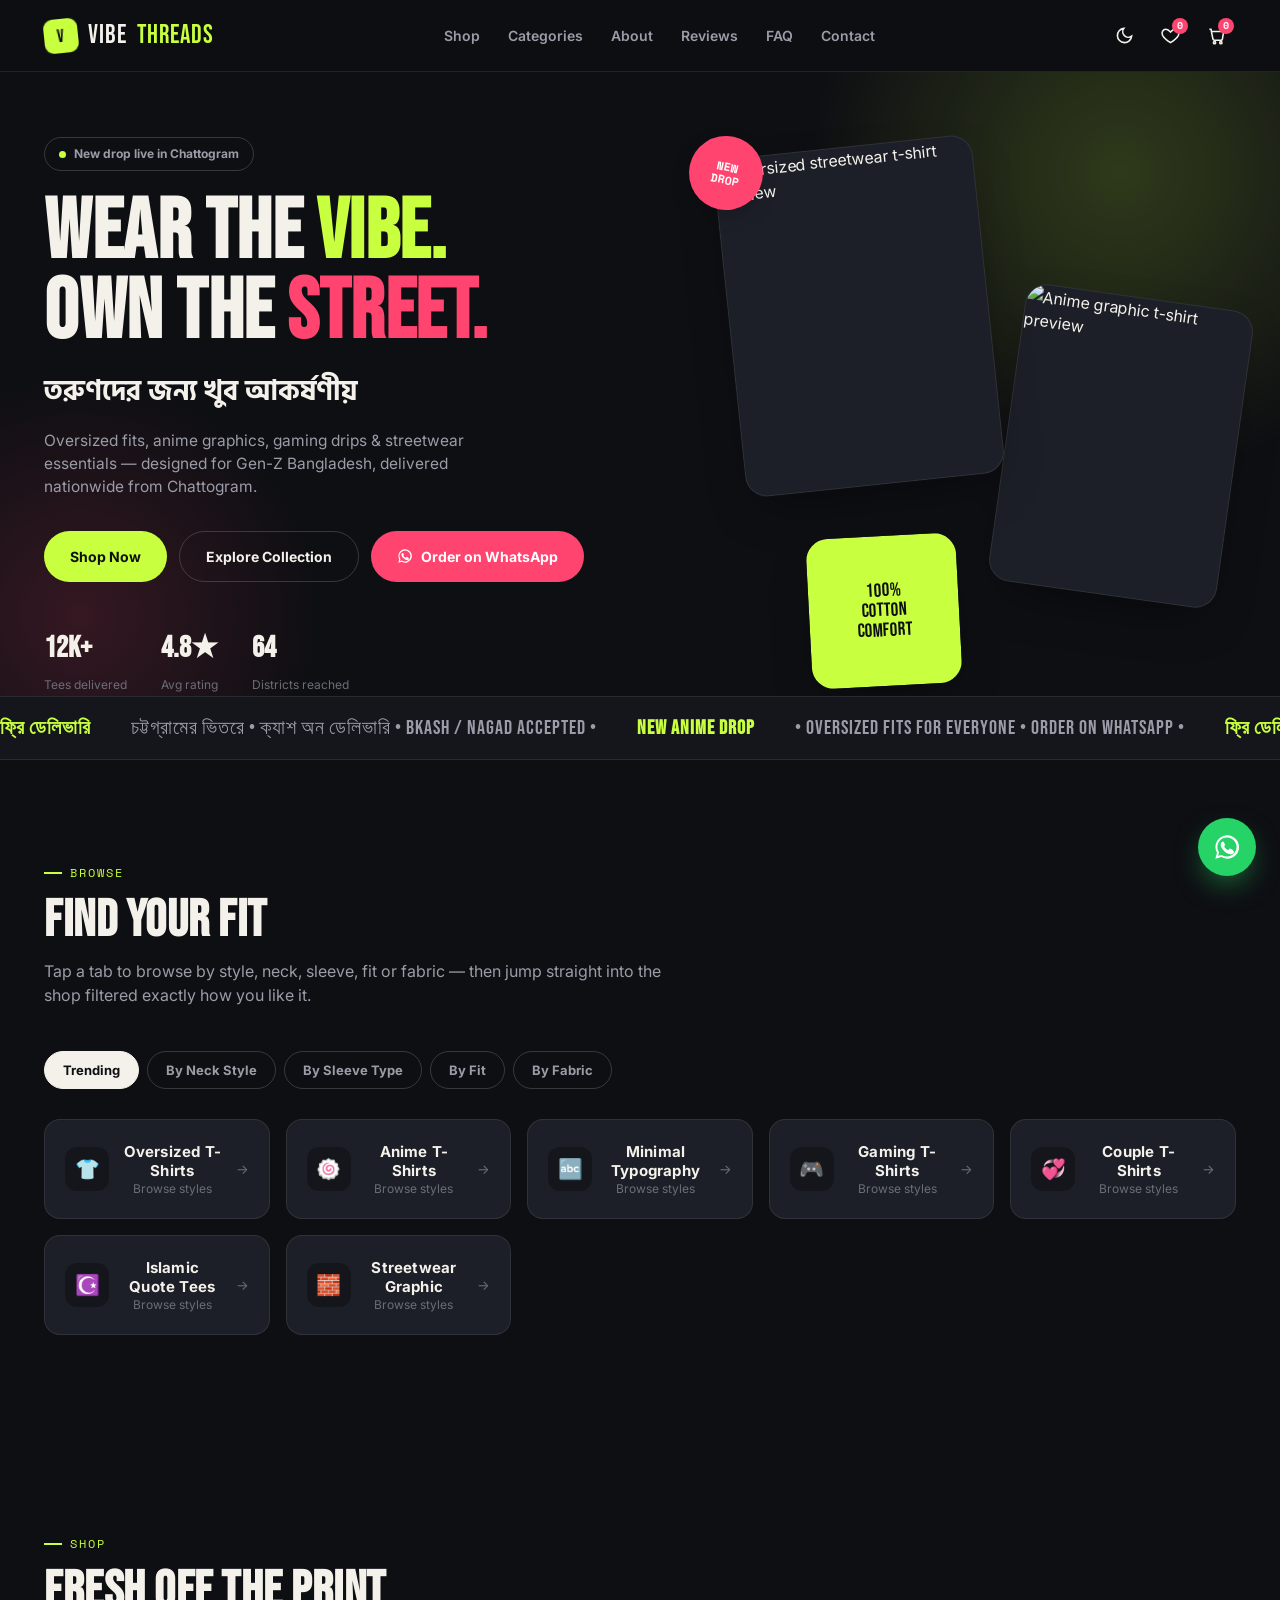
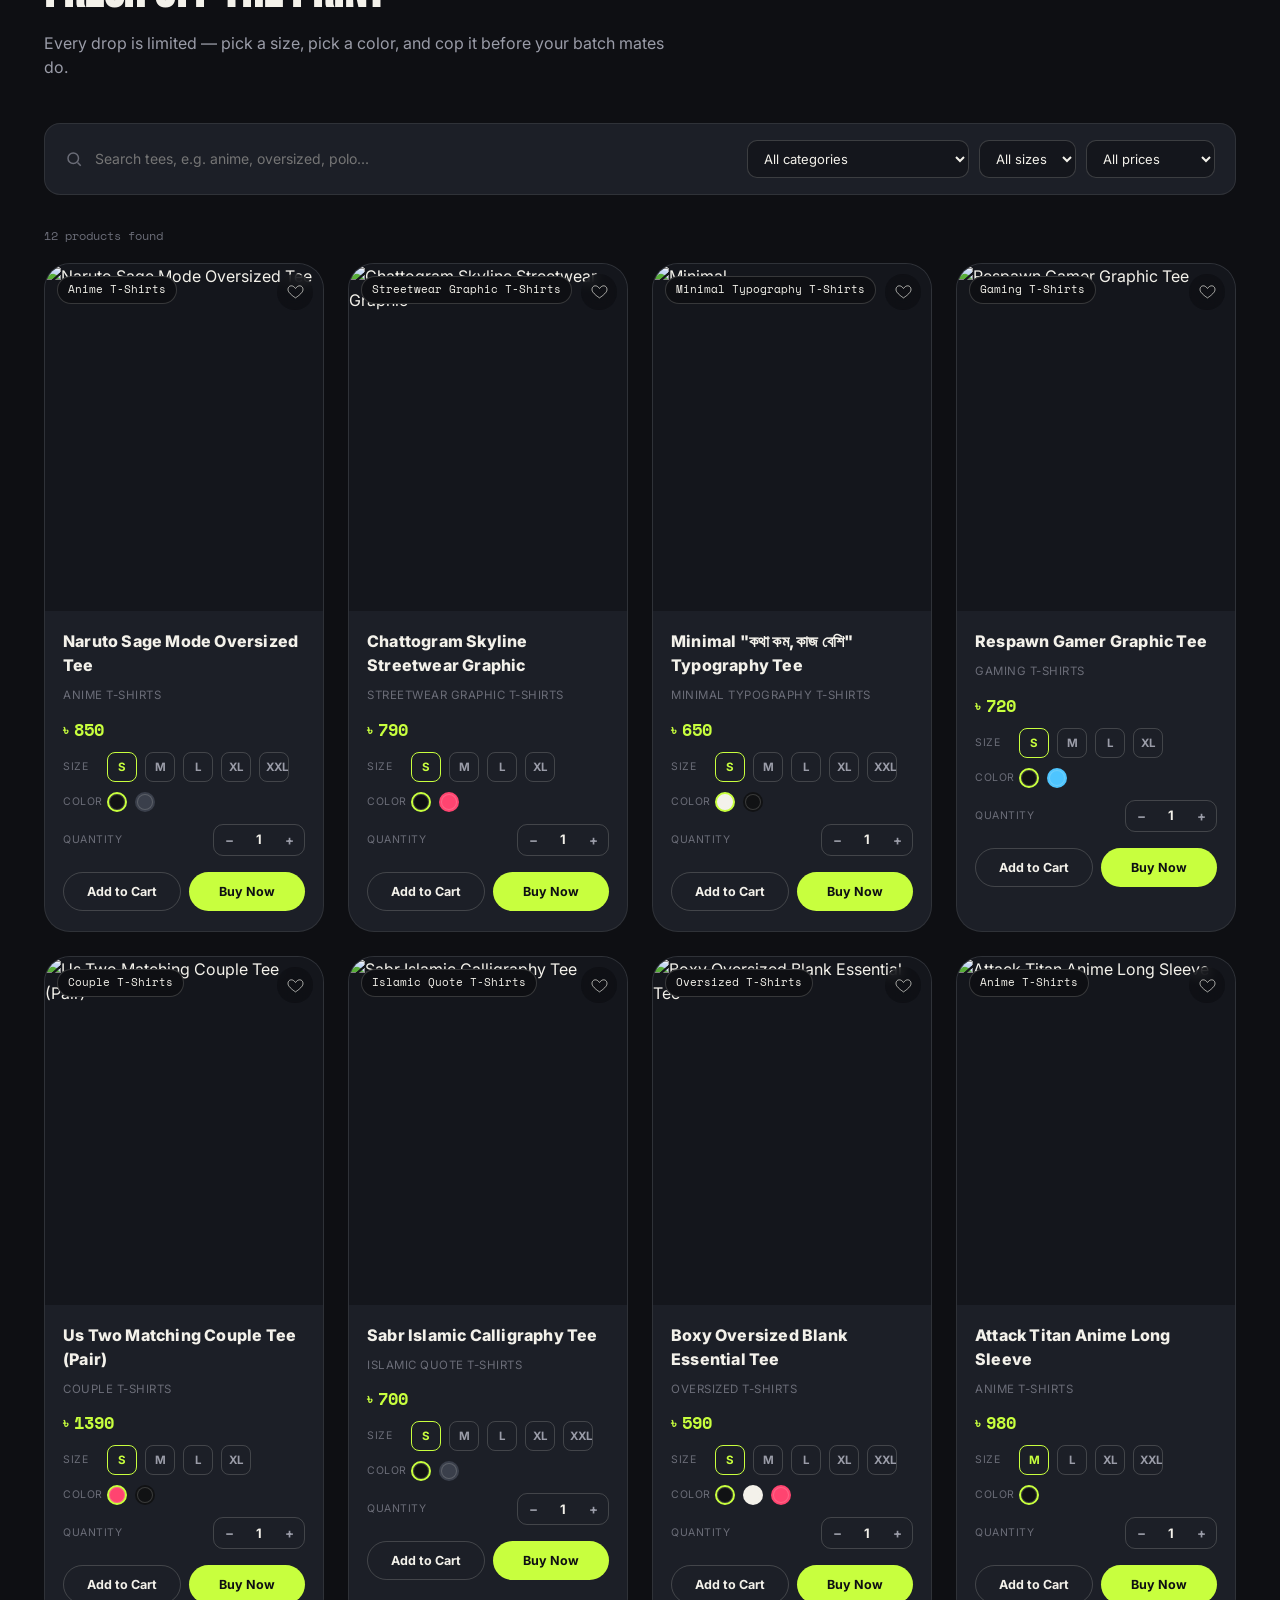
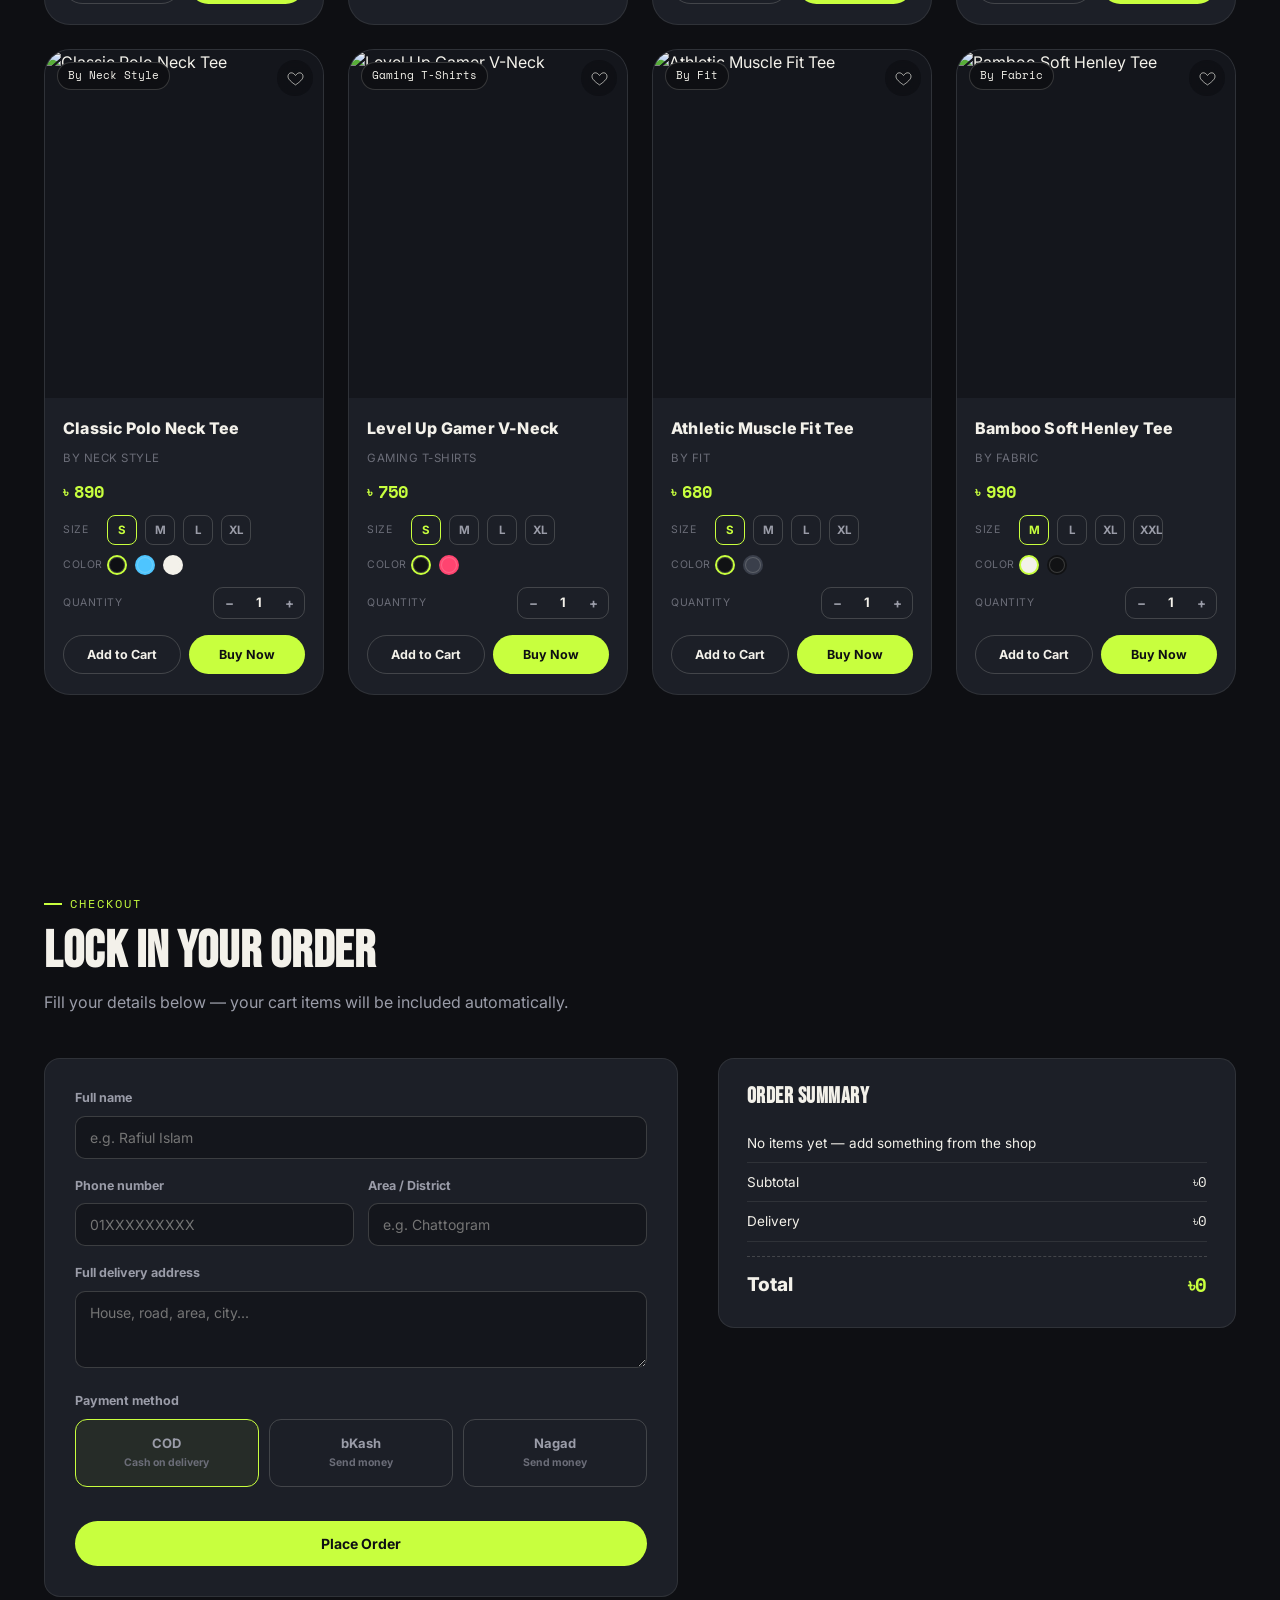
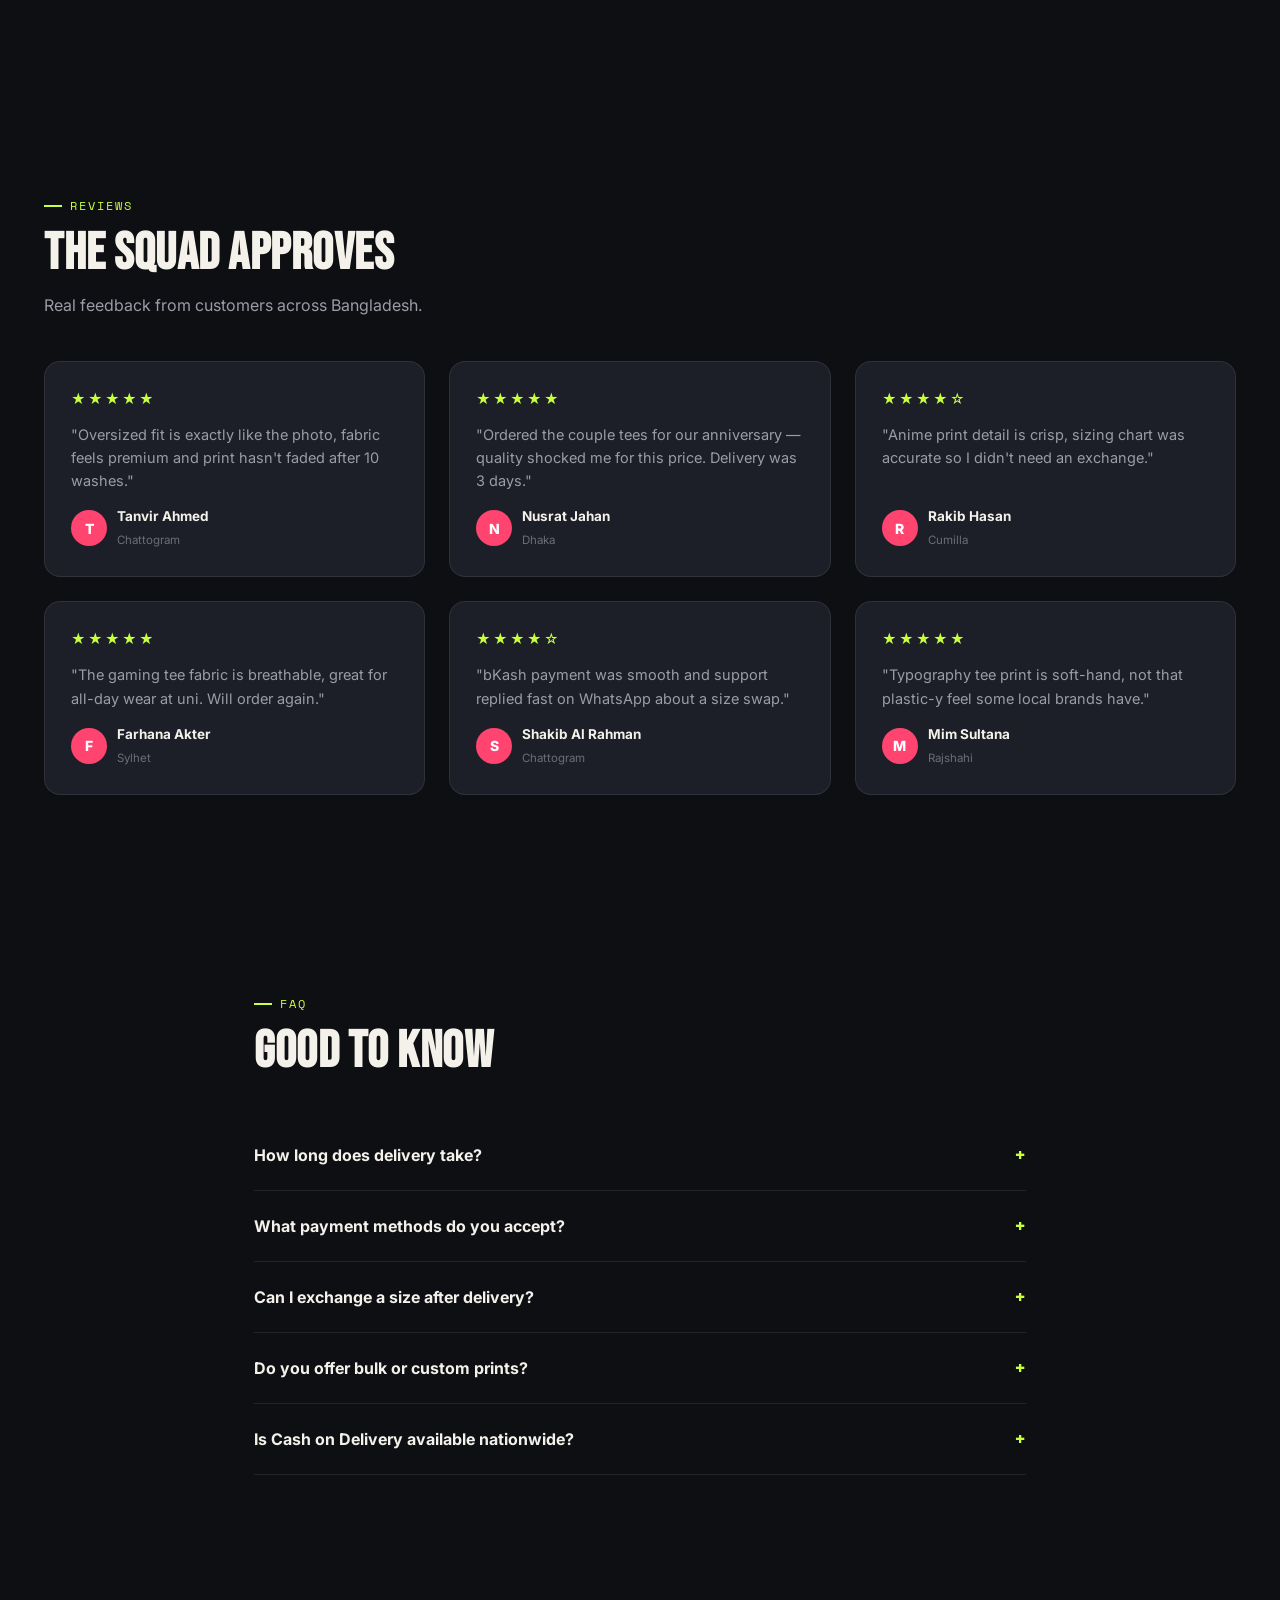
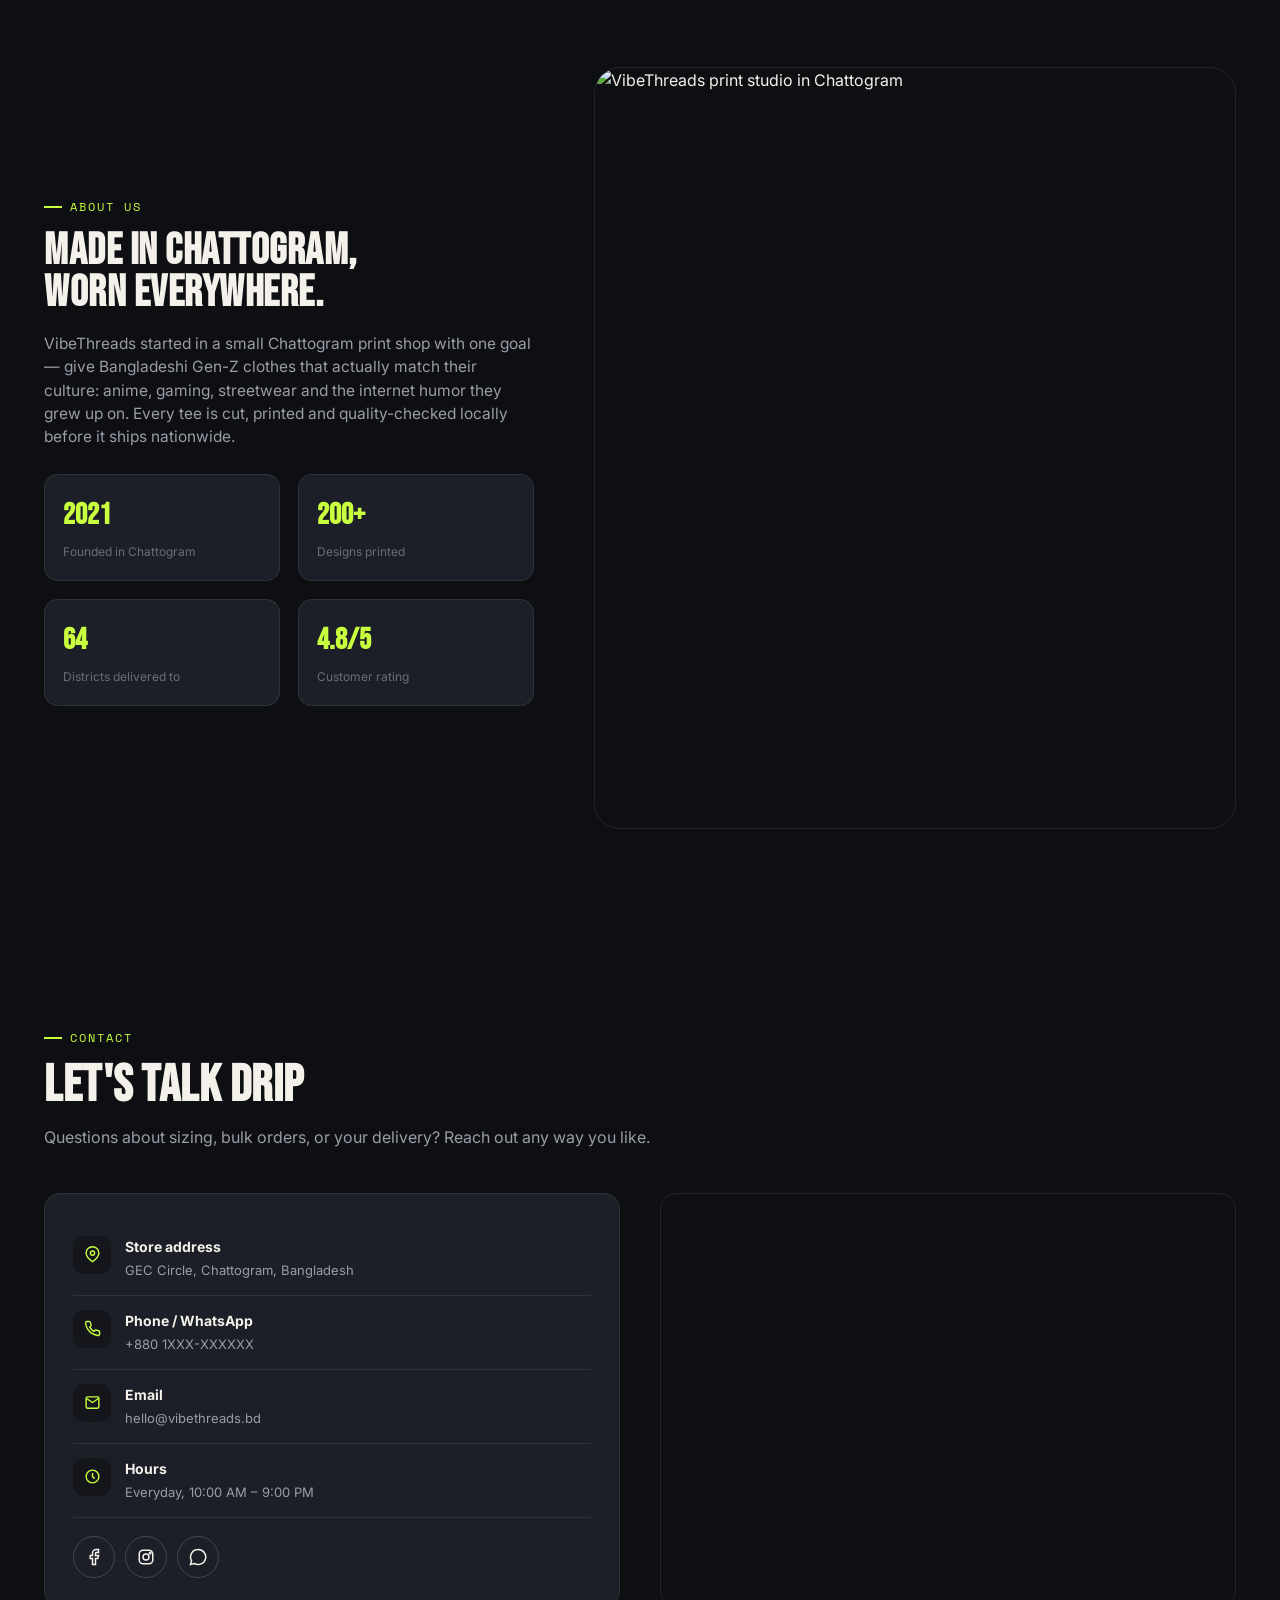
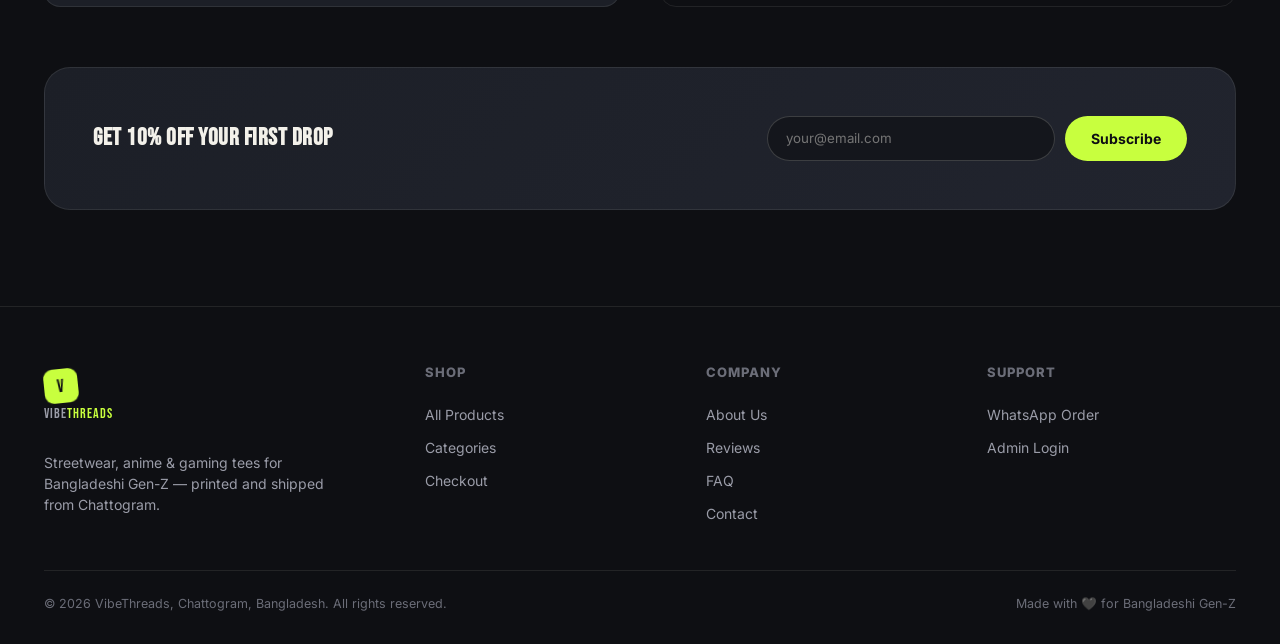
==== commit 179fc5e8: "SEO + PWA update: meta tags, preconnect, sitemap, robots, manifest, service worker, JSON-LD structur" ====
--- a/index.html
+++ b/index.html
@@ -4,9 +4,48 @@
 <meta charset="UTF-8">
 <meta name="viewport" content="width=device-width, initial-scale=1.0">
 <title>VibeThreads — তরুণদের জন্য খুব আকর্ষণীয় | Streetwear from Chattogram</title>
-<meta name="description" content="VibeThreads — premium oversized, anime, gaming & streetwear T-shirts for Gen-Z Bangladesh. Shop online, order via WhatsApp, COD/bKash/Nagad available.">
-<link rel="icon" href="data:image/svg+xml,<svg xmlns=%22http://www.w3.org/2000/svg%22 viewBox=%220 0 100 100%22><rect width=%22100%22 height=%22100%22 rx=%2222%22 fill=%22%23c8ff3e%22/><text x=%2250%25%22 y=%2266%22 font-size=%2260%22 text-anchor=%22middle%22 font-family=%22Arial%22 font-weight=%22900%22>V</text></svg>">
+<meta name="description" content="VibeThreads — premium oversized, anime, gaming &amp; streetwear T-shirts for Gen-Z Bangladesh. Shop online, order via WhatsApp, COD/bKash/Nagad available.">
+<meta name="keywords" content="VibeThreads, t-shirt Bangladesh, streetwear Chattogram, anime t-shirt, oversized t-shirt, gaming tee, Gen-Z fashion Bangladesh, bKash, COD">
+<meta name="author" content="VibeThreads">
+<meta name="robots" content="index, follow">
+<link rel="canonical" href="https://ajoy-devs.github.io/vibthreads-/">
+<meta property="og:type" content="website">
+<meta property="og:title" content="VibeThreads — Streetwear from Chattogram for Gen-Z Bangladesh">
+<meta property="og:description" content="Oversized fits, anime graphics, gaming drips &amp; streetwear essentials. Order via WhatsApp, COD/bKash/Nagad.">
+<meta property="og:url" content="https://ajoy-devs.github.io/vibthreads-/">
+<meta property="og:image" content="https://images.unsplash.com/photo-1576566588028-4147f3842f27?w=1200&h=630&fit=crop&auto=format">
+<meta property="og:locale" content="bn_BD">
+<meta name="twitter:card" content="summary_large_image">
+<meta name="twitter:title" content="VibeThreads — Streetwear from Chattogram">
+<meta name="twitter:description" content="Oversized fits, anime graphics, gaming drips &amp; streetwear essentials for Gen-Z Bangladesh.">
+<meta name="twitter:image" content="https://images.unsplash.com/photo-1576566588028-4147f3842f27?w=1200&h=630&fit=crop&auto=format">
+<link rel="icon" type="image/svg+xml" href="favicon.svg">
+<link rel="preconnect" href="https://fonts.googleapis.com">
+<link rel="preconnect" href="https://fonts.gstatic.com" crossorigin>
+<link rel="preconnect" href="https://images.unsplash.com" crossorigin>
 <link rel="stylesheet" href="style.css">
+<link rel="manifest" href="manifest.json">
+<script type="application/ld+json">
+{
+  "@context":"https://schema.org",
+  "@type":"WebSite",
+  "name":"VibeThreads",
+  "url":"https://ajoy-devs.github.io/vibthreads-/",
+  "description":"Oversized, anime, gaming & streetwear T-shirts for Gen-Z Bangladesh.",
+  "potentialAction":{"@type":"SearchAction","target":"https://ajoy-devs.github.io/vibthreads-/?search={search_term_string}","query-input":"required name=search_term_string"}
+}
+</script>
+<script type="application/ld+json">
+{
+  "@context":"https://schema.org",
+  "@type":"Organization",
+  "name":"VibeThreads",
+  "url":"https://ajoy-devs.github.io/vibthreads-/",
+  "logo":"https://ajoy-devs.github.io/vibthreads-/favicon.svg",
+  "areaServed":"Bangladesh",
+  "address":{"@type":"PostalAddress","addressLocality":"Chattogram","addressCountry":"BD"}
+}
+</script>
 </head>
 <body data-theme="dark">
 
@@ -77,8 +116,8 @@
     </div>
 
     <div class="hero-art reveal in-view">
-      <div class="tee-card tee-1"><img id="heroTee1" src="" alt="Oversized streetwear t-shirt preview"></div>
-      <div class="tee-card tee-2"><img id="heroTee2" src="" alt="Anime graphic t-shirt preview"></div>
+      <div class="tee-card tee-1"><img id="heroTee1" src="" alt="Oversized streetwear t-shirt preview" width="260" height="340"></div>
+      <div class="tee-card tee-2"><img id="heroTee2" src="" alt="Anime graphic t-shirt preview" width="230" height="300"></div>
       <div class="tee-card tee-3"><p>100%<br>COTTON<br>COMFORT</p></div>
       <div class="sticker">NEW<br>DROP</div>
     </div>
@@ -242,7 +281,7 @@
       </div>
     </div>
     <div class="about-media reveal">
-      <div class="frame"><img src="https://images.unsplash.com/photo-1523381210434-271e8be1f52b?w=640&h=760&fit=crop&auto=format" alt="VibeThreads print studio in Chattogram"></div>
+      <div class="frame"><img src="https://images.unsplash.com/photo-1523381210434-271e8be1f52b?w=640&h=760&fit=crop&auto=format" alt="VibeThreads print studio in Chattogram" loading="lazy" width="640" height="760"></div>
     </div>
   </div>
 </section>
@@ -353,5 +392,10 @@
 <div id="toast-wrap"></div>
 
 <script src="script.js"></script>
+<script>
+if ('serviceWorker' in navigator) {
+  navigator.serviceWorker.register('sw.js').catch(() => {});
+}
+</script>
 </body>
 </html>
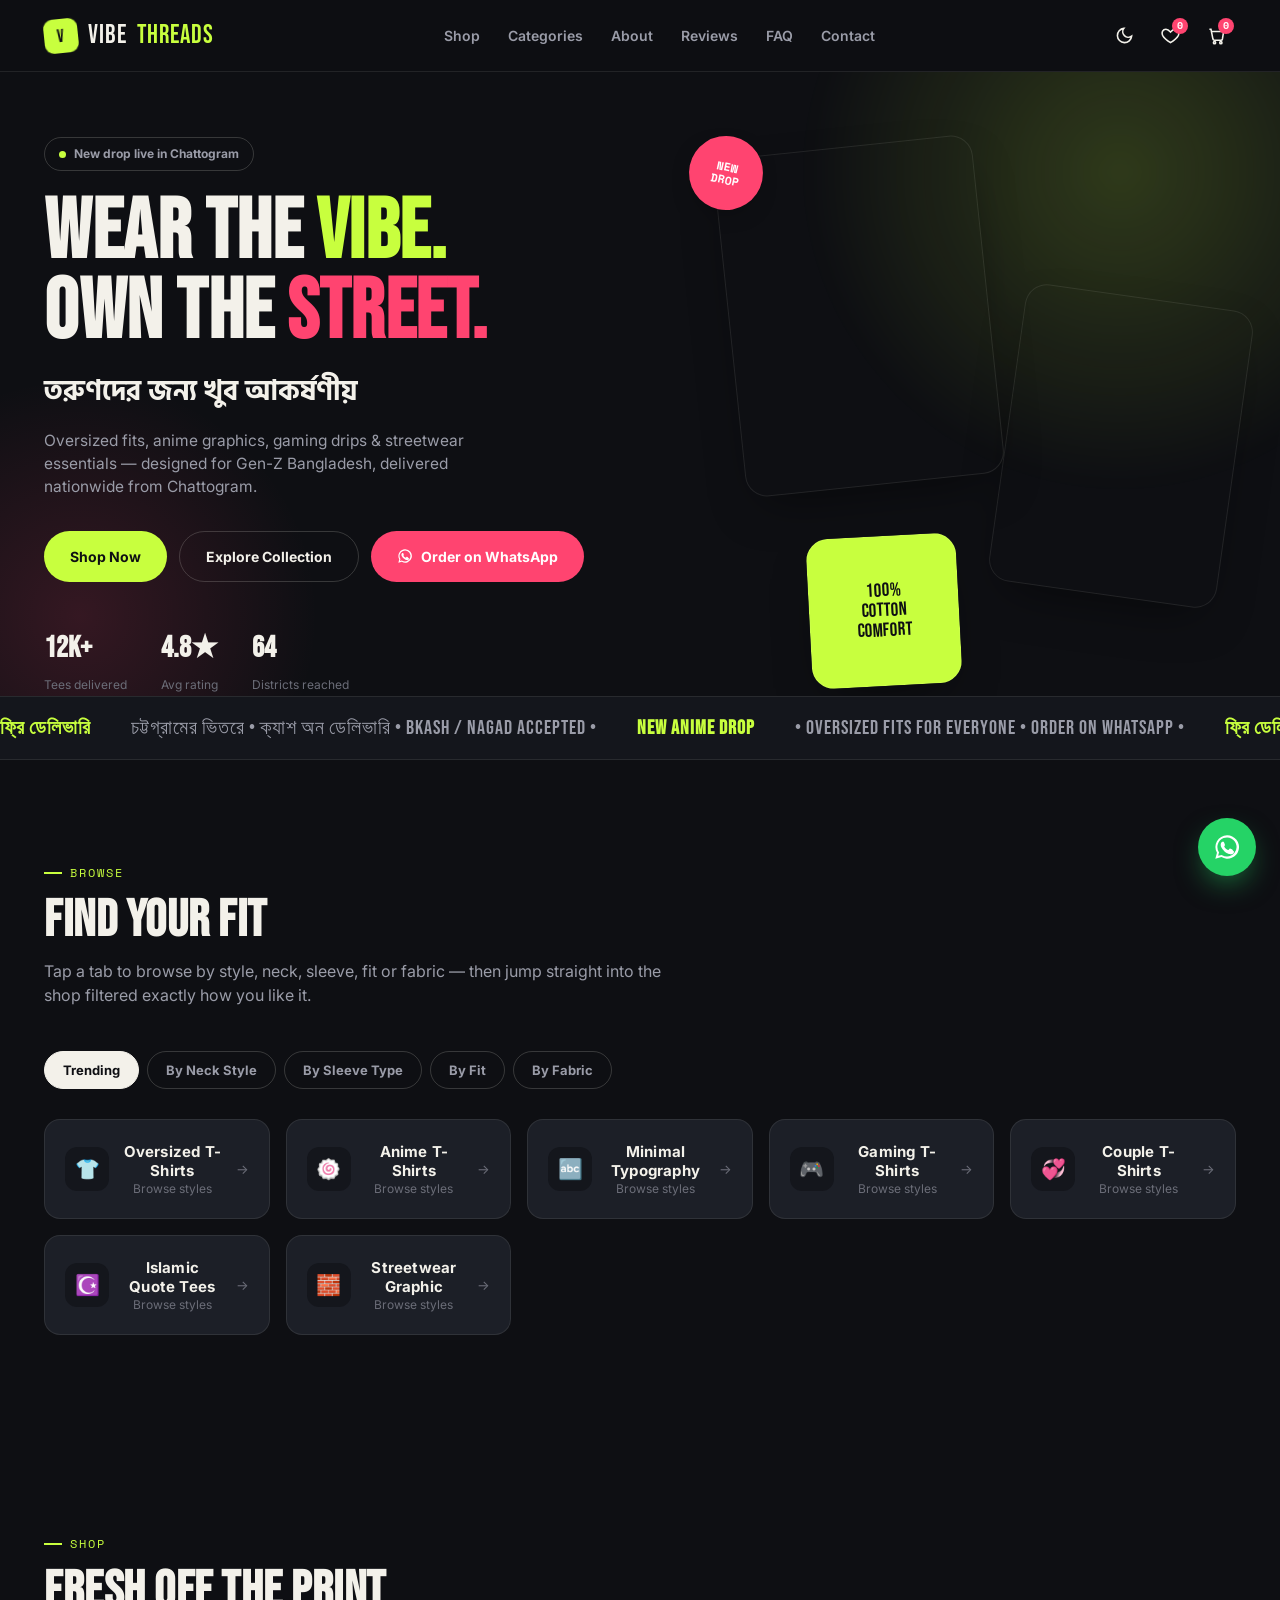
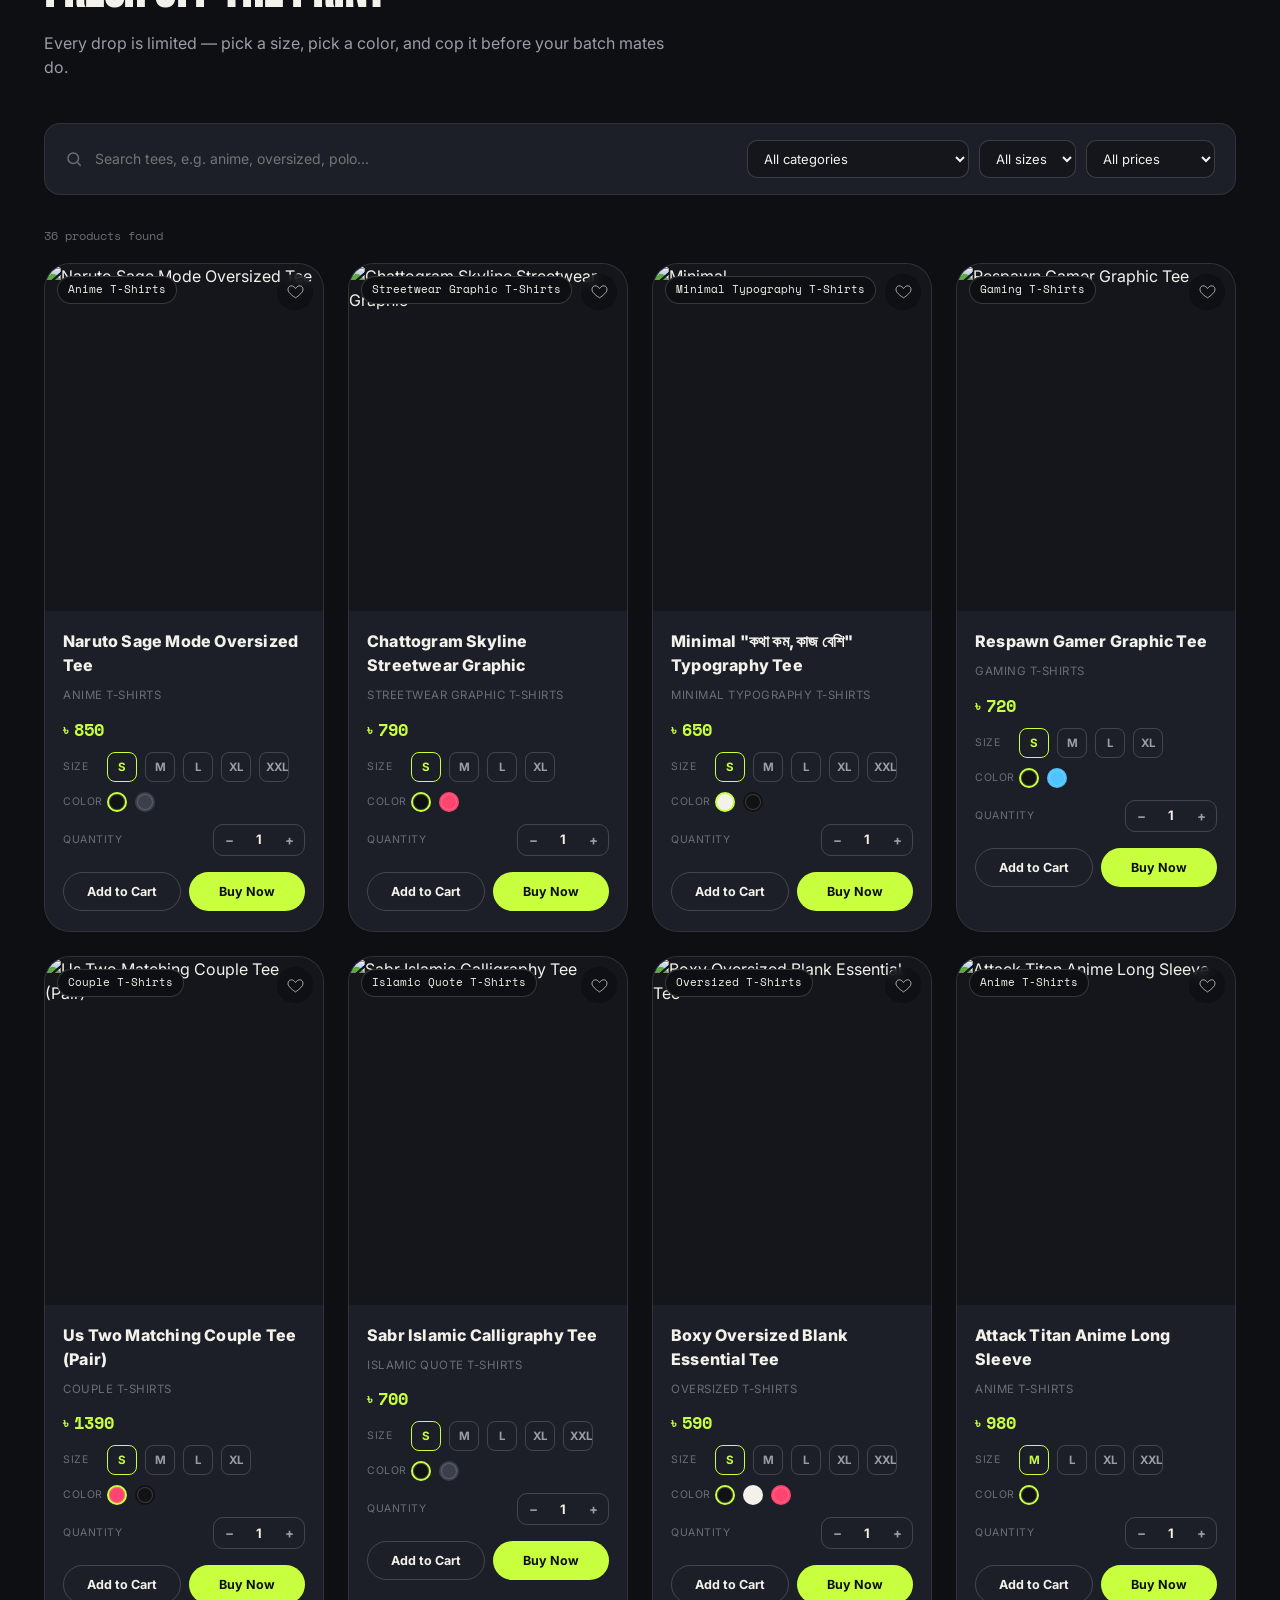
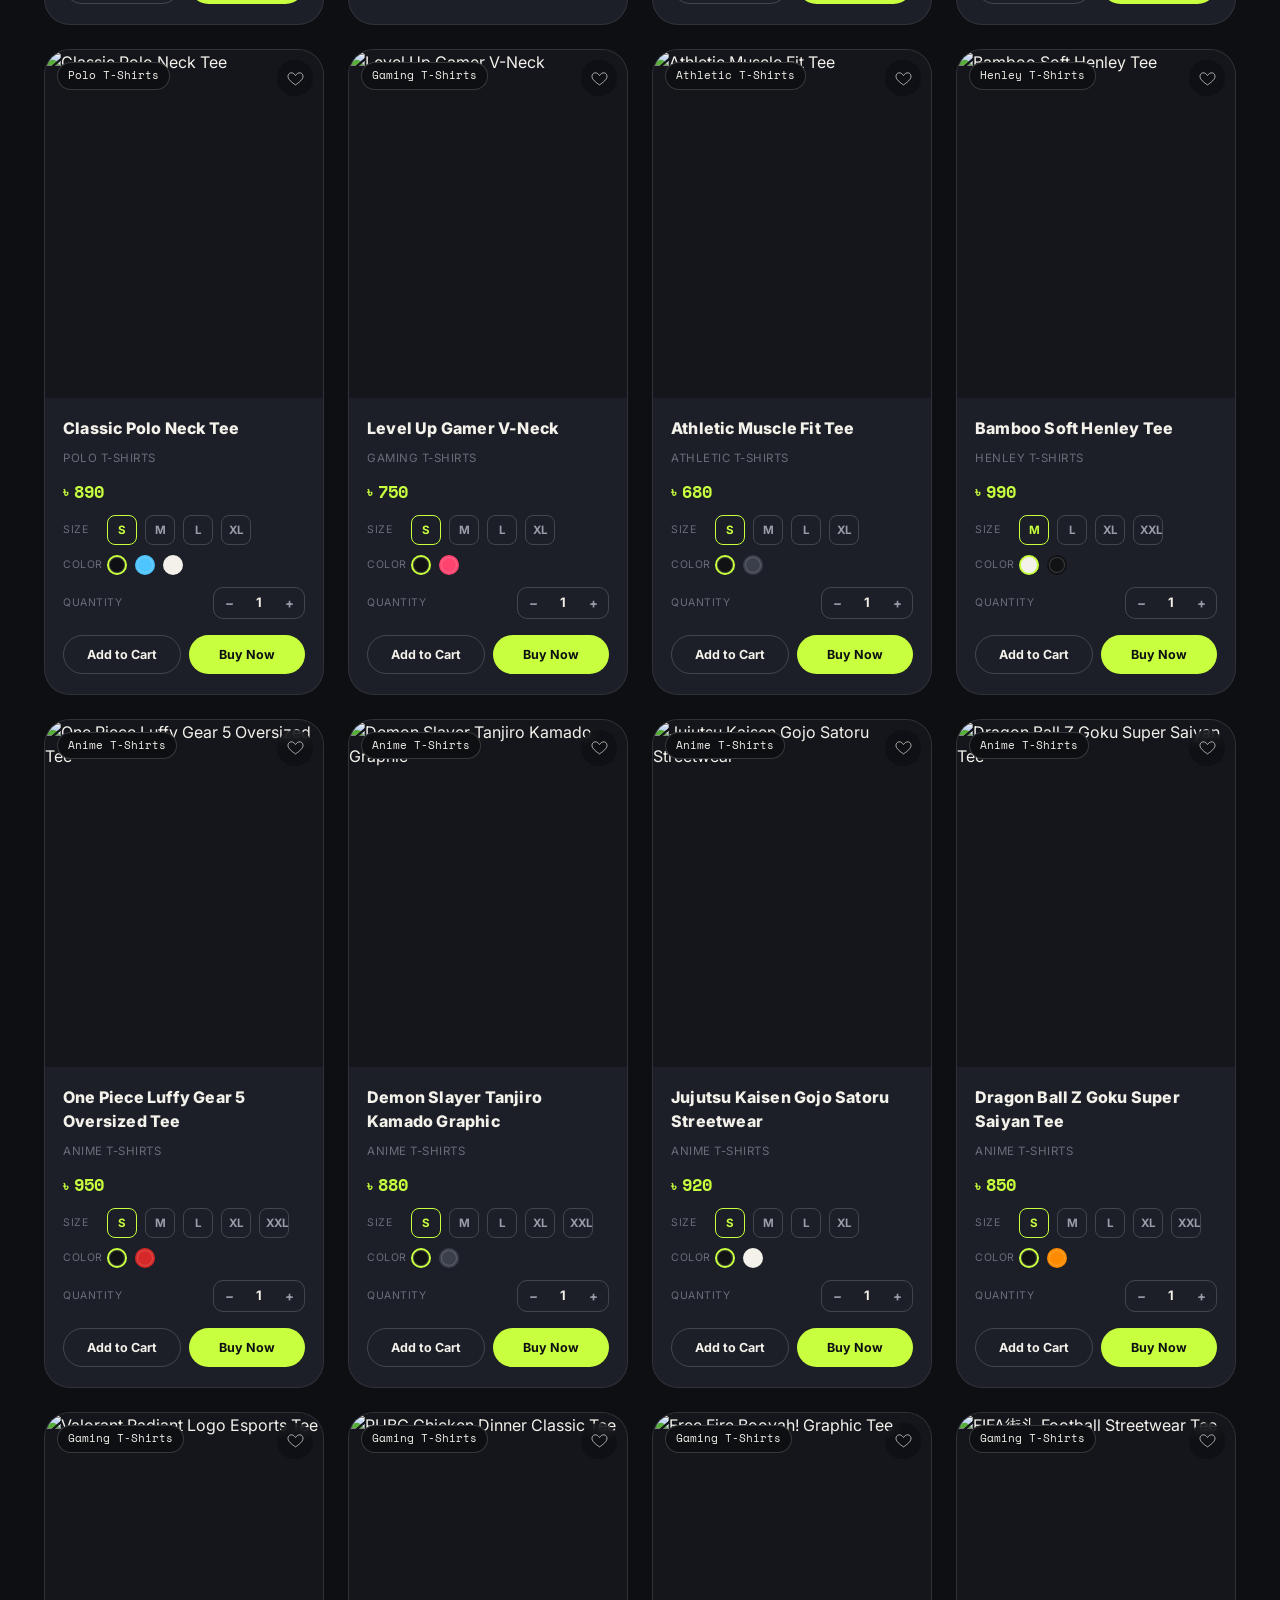
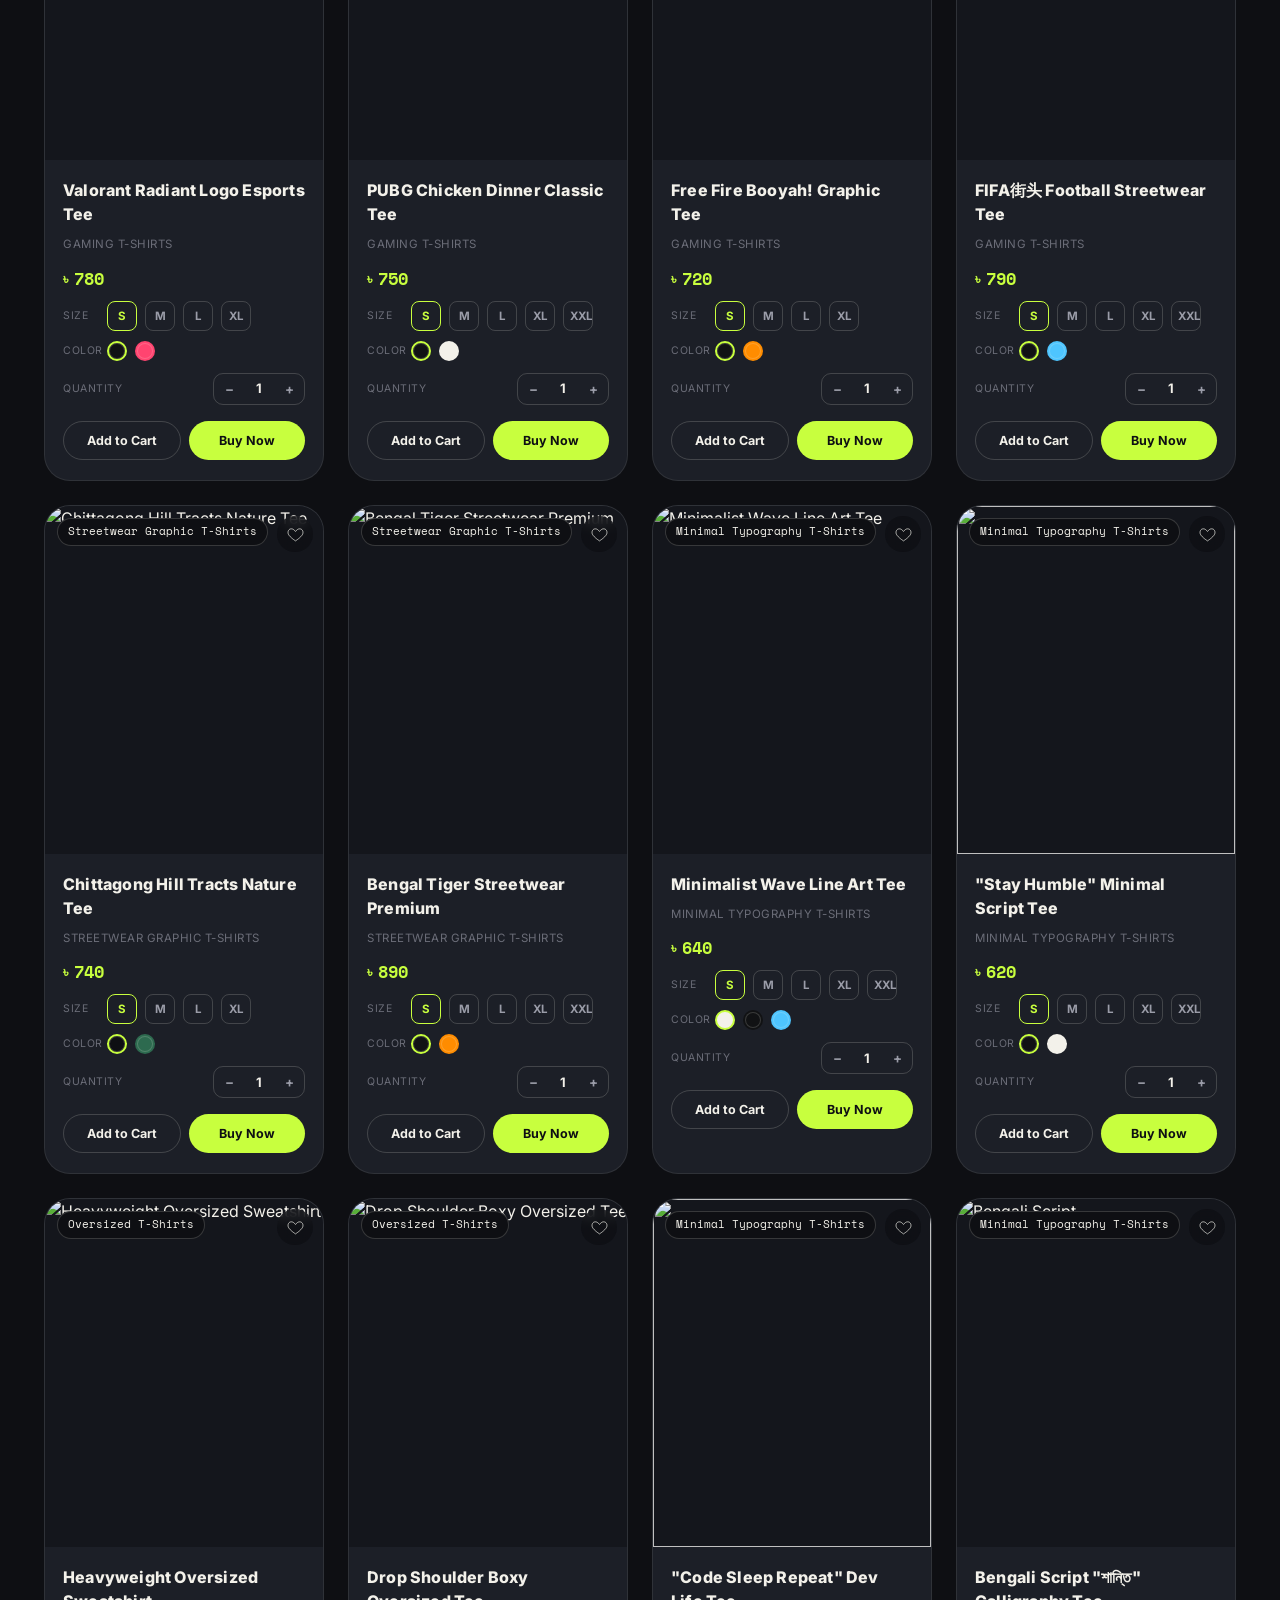
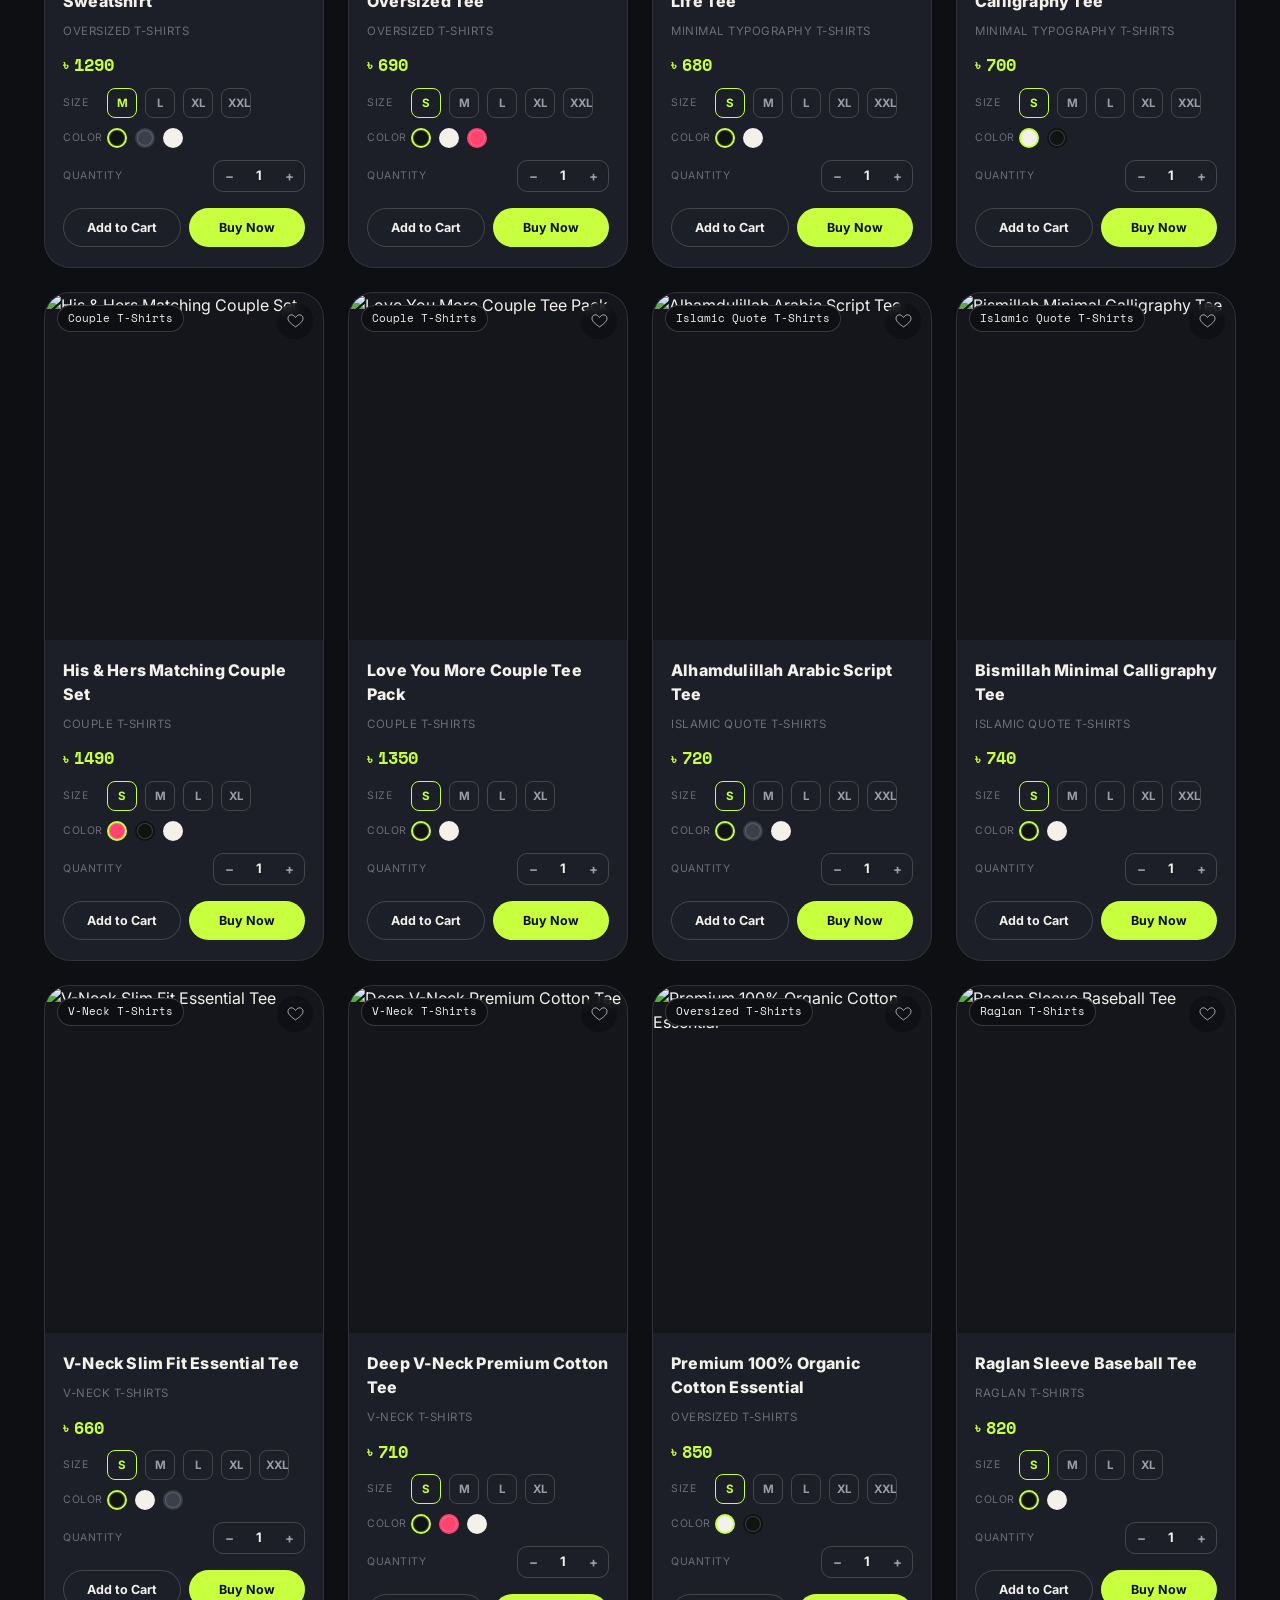
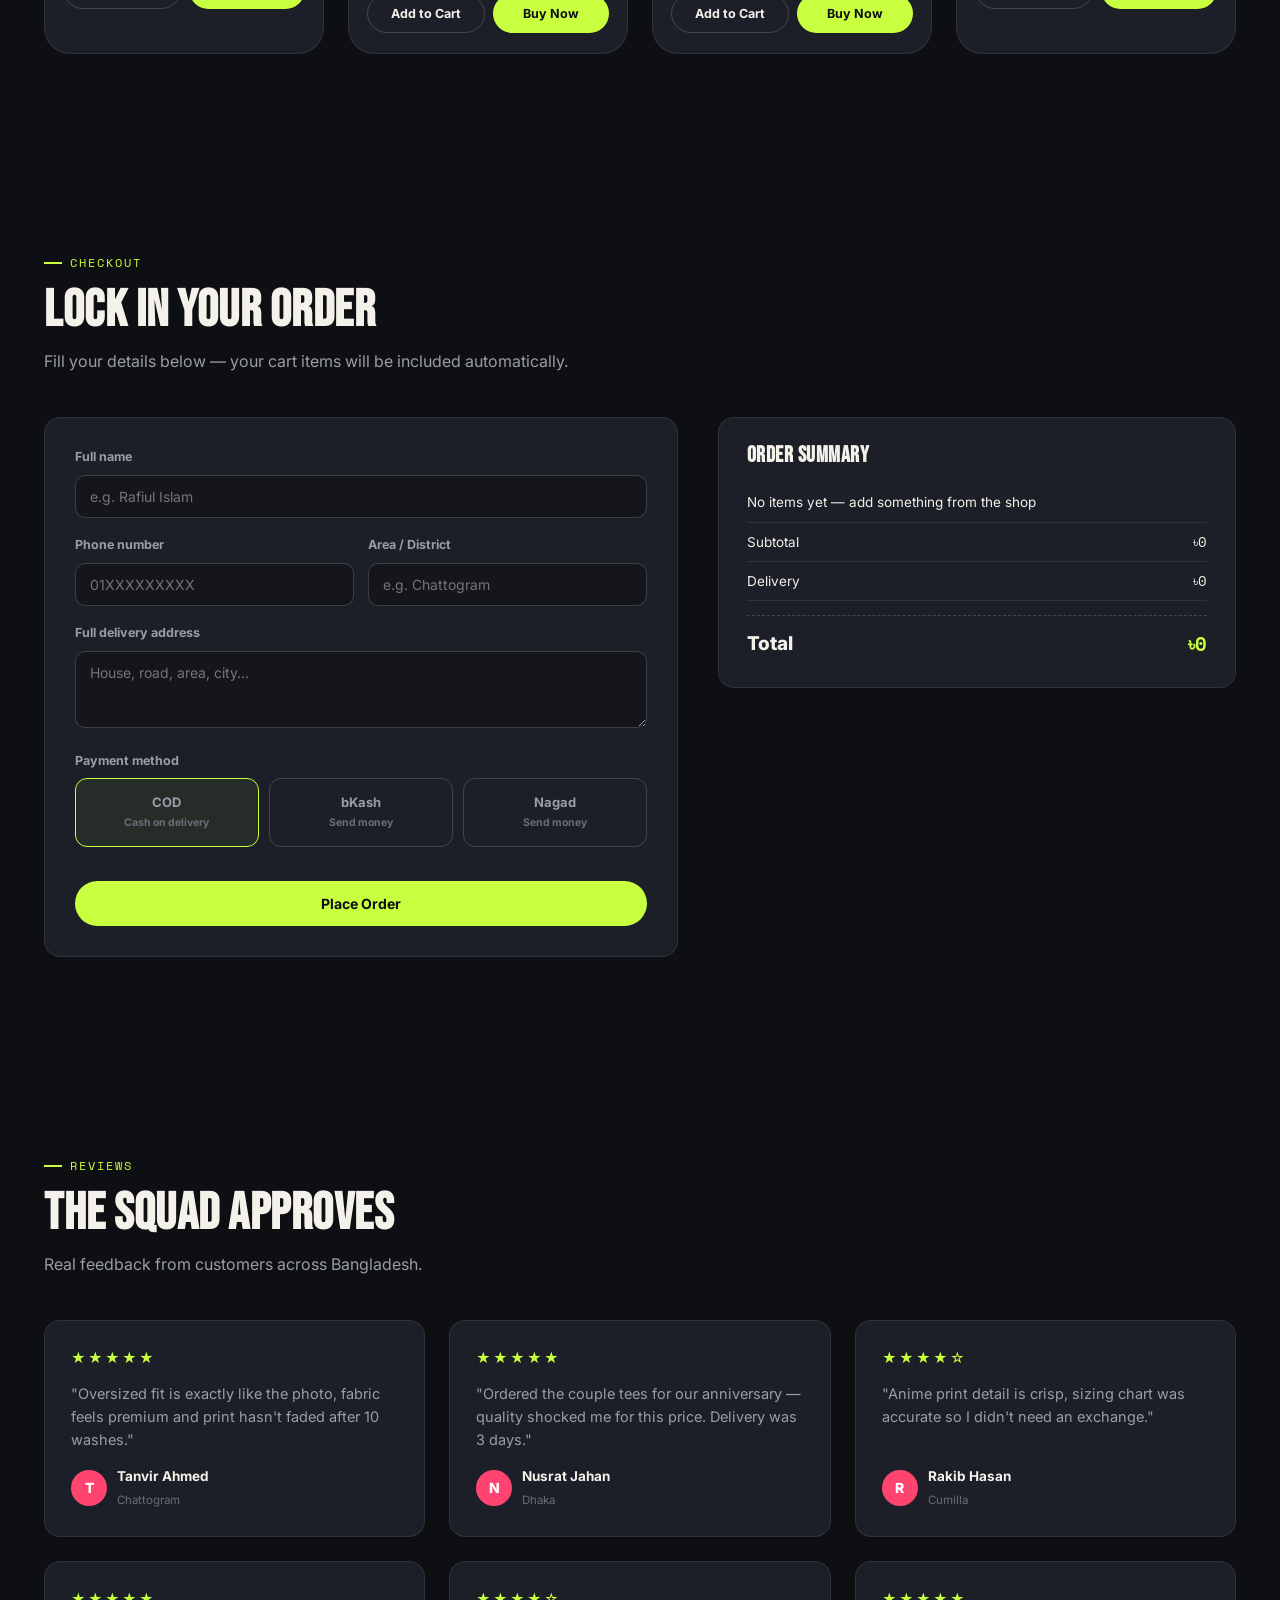
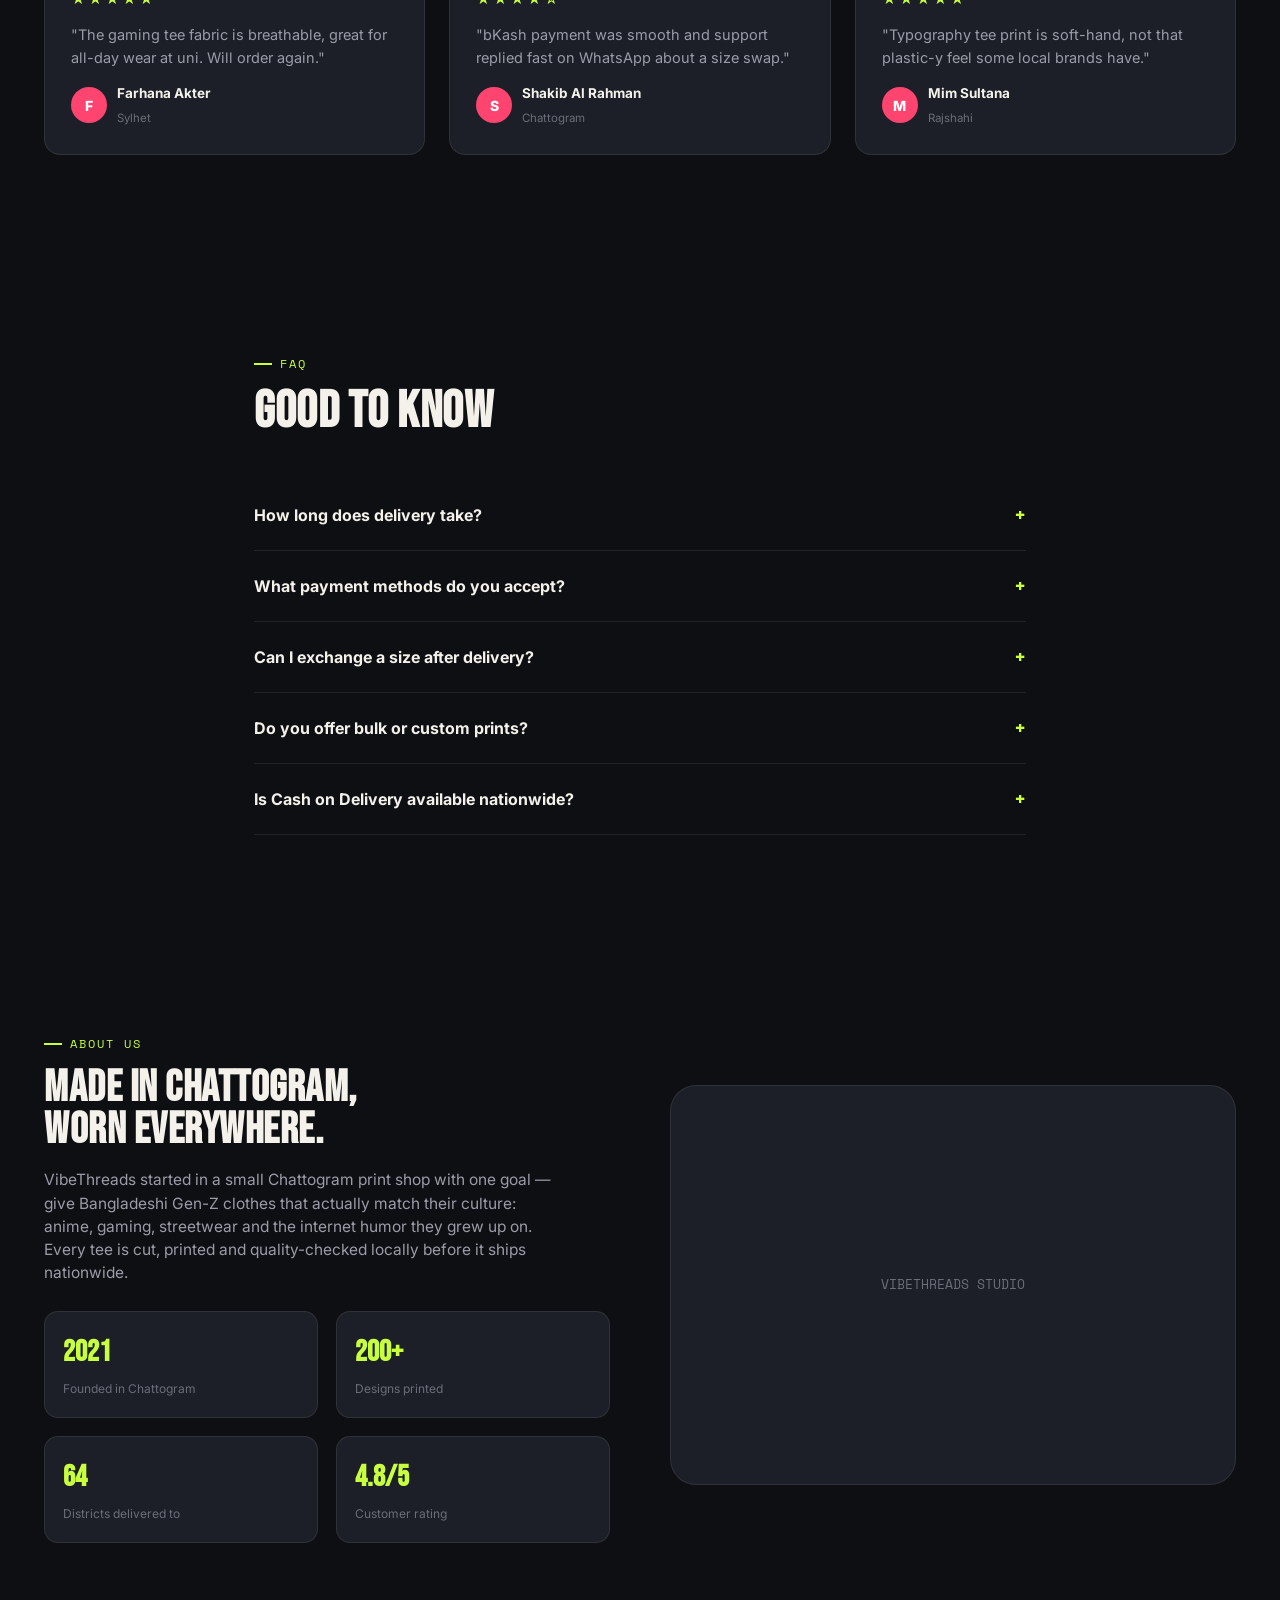
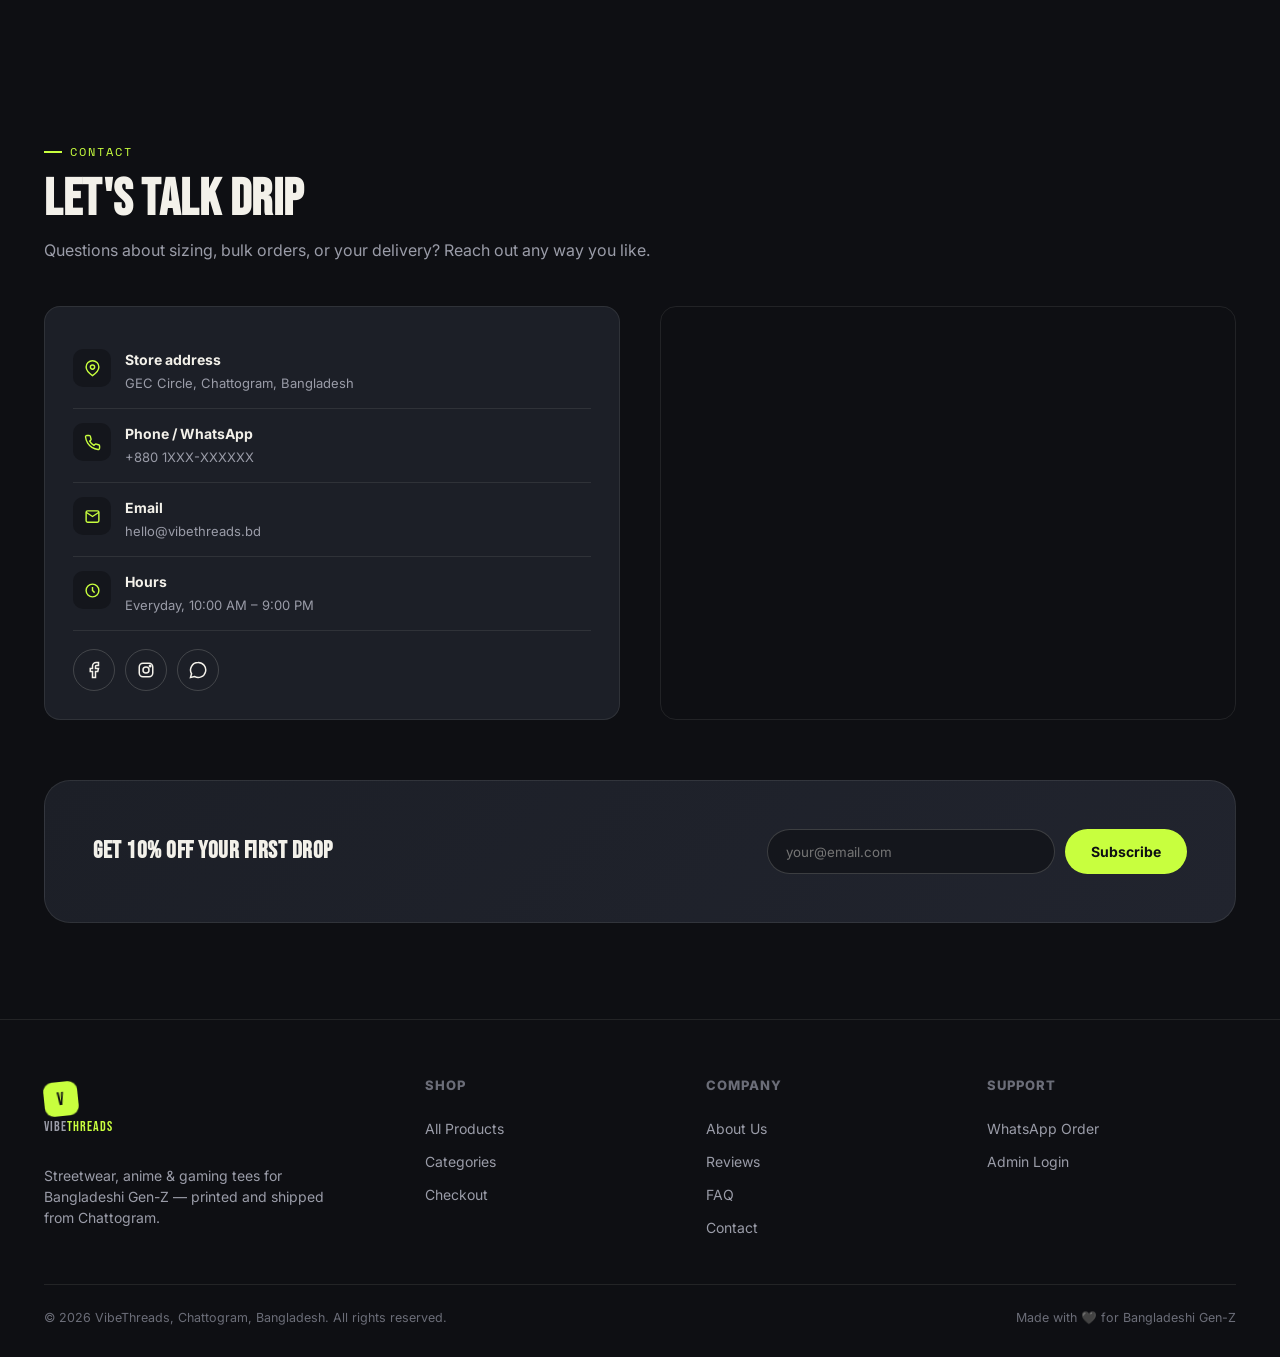
==== commit 615d90c3: "Remove all images from index.html (hero + about) — replaced with background divs" ====
--- a/index.html
+++ b/index.html
@@ -116,8 +116,8 @@
     </div>
 
     <div class="hero-art reveal in-view">
-      <div class="tee-card tee-1"><img id="heroTee1" src="" alt="Oversized streetwear t-shirt preview" width="260" height="340"></div>
-      <div class="tee-card tee-2"><img id="heroTee2" src="" alt="Anime graphic t-shirt preview" width="230" height="300"></div>
+      <div class="tee-card tee-1" id="heroTee1"></div>
+      <div class="tee-card tee-2" id="heroTee2"></div>
       <div class="tee-card tee-3"><p>100%<br>COTTON<br>COMFORT</p></div>
       <div class="sticker">NEW<br>DROP</div>
     </div>
@@ -281,7 +281,9 @@
       </div>
     </div>
     <div class="about-media reveal">
-      <div class="frame"><img src="https://images.unsplash.com/photo-1523381210434-271e8be1f52b?w=640&h=760&fit=crop&auto=format" alt="VibeThreads print studio in Chattogram" loading="lazy" width="640" height="760"></div>
+      <div class="frame" style="min-height:400px;display:flex;align-items:center;justify-content:center;background:var(--card);border-radius:var(--radius-lg);border:1px solid var(--border);">
+        <span style="color:var(--text-faint);font-family:'Space Mono';font-size:13px;">VIBETHREADS STUDIO</span>
+      </div>
     </div>
   </div>
 </section>
